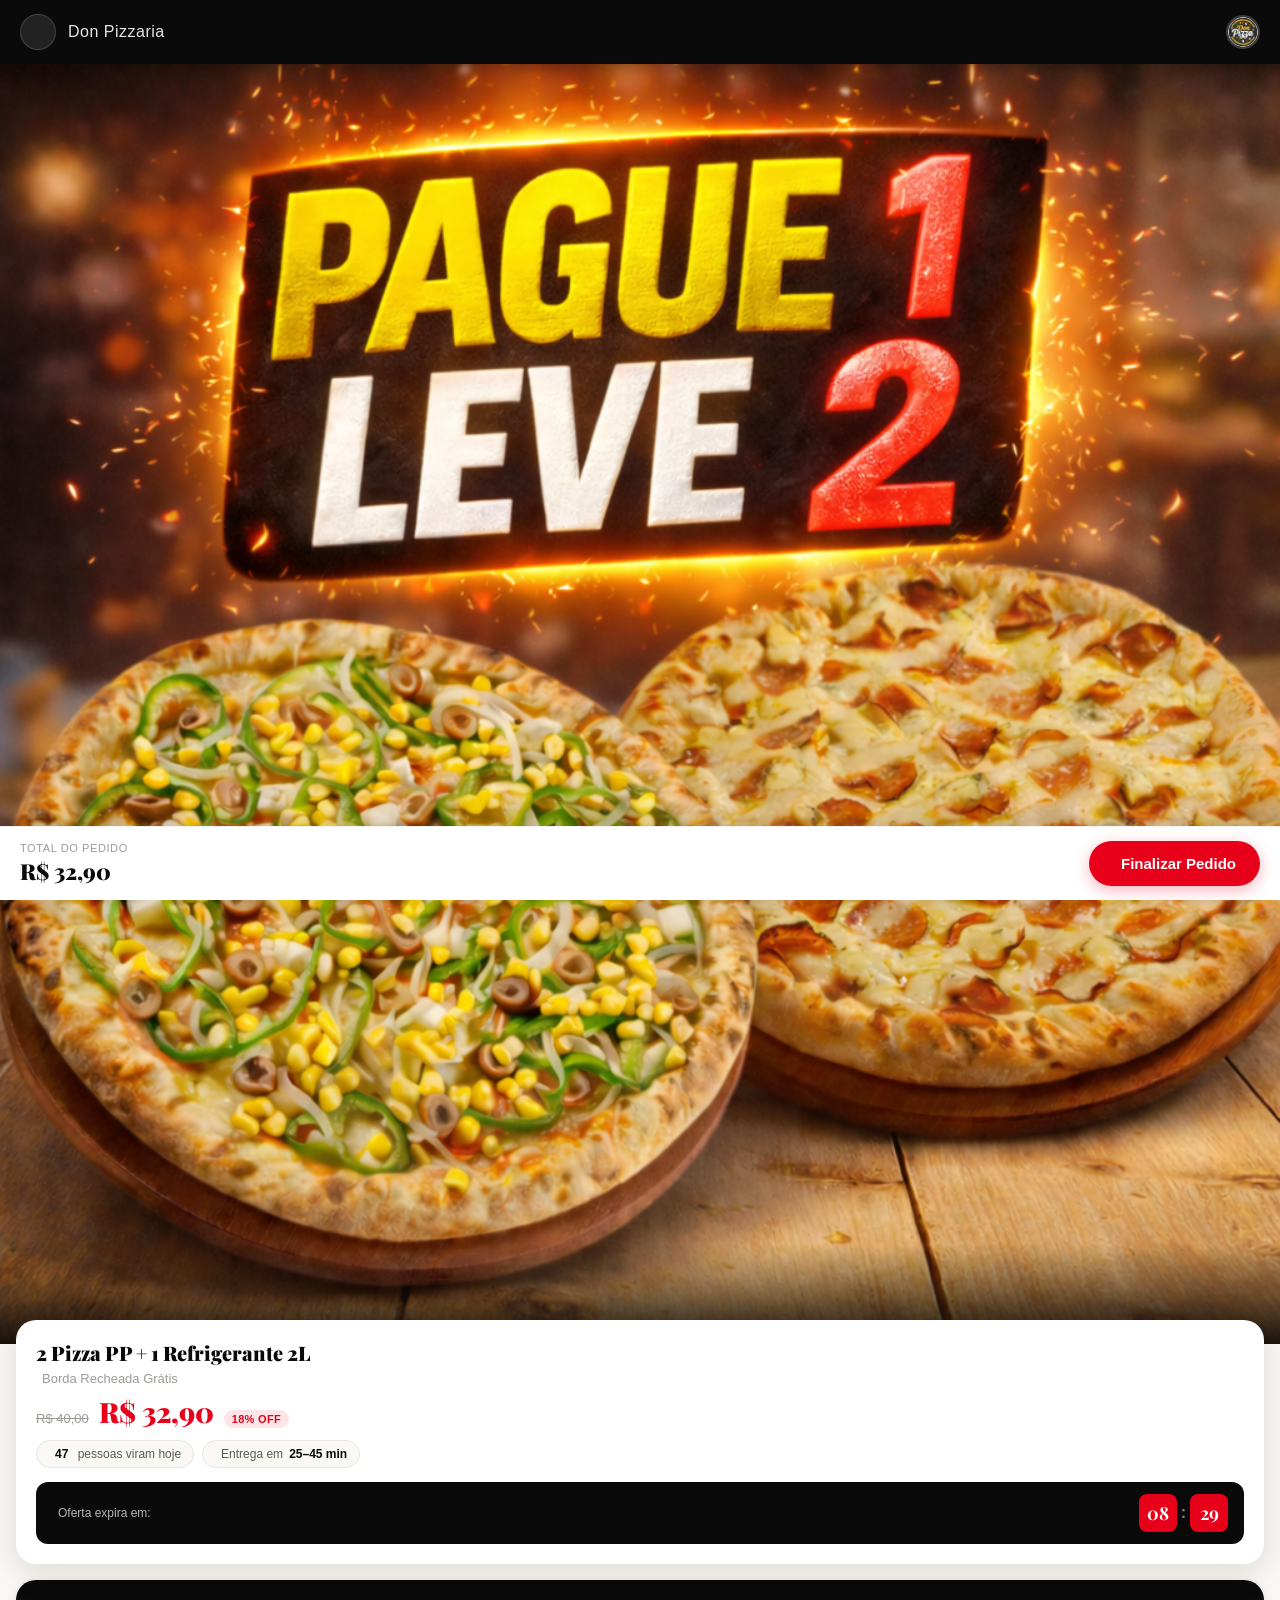
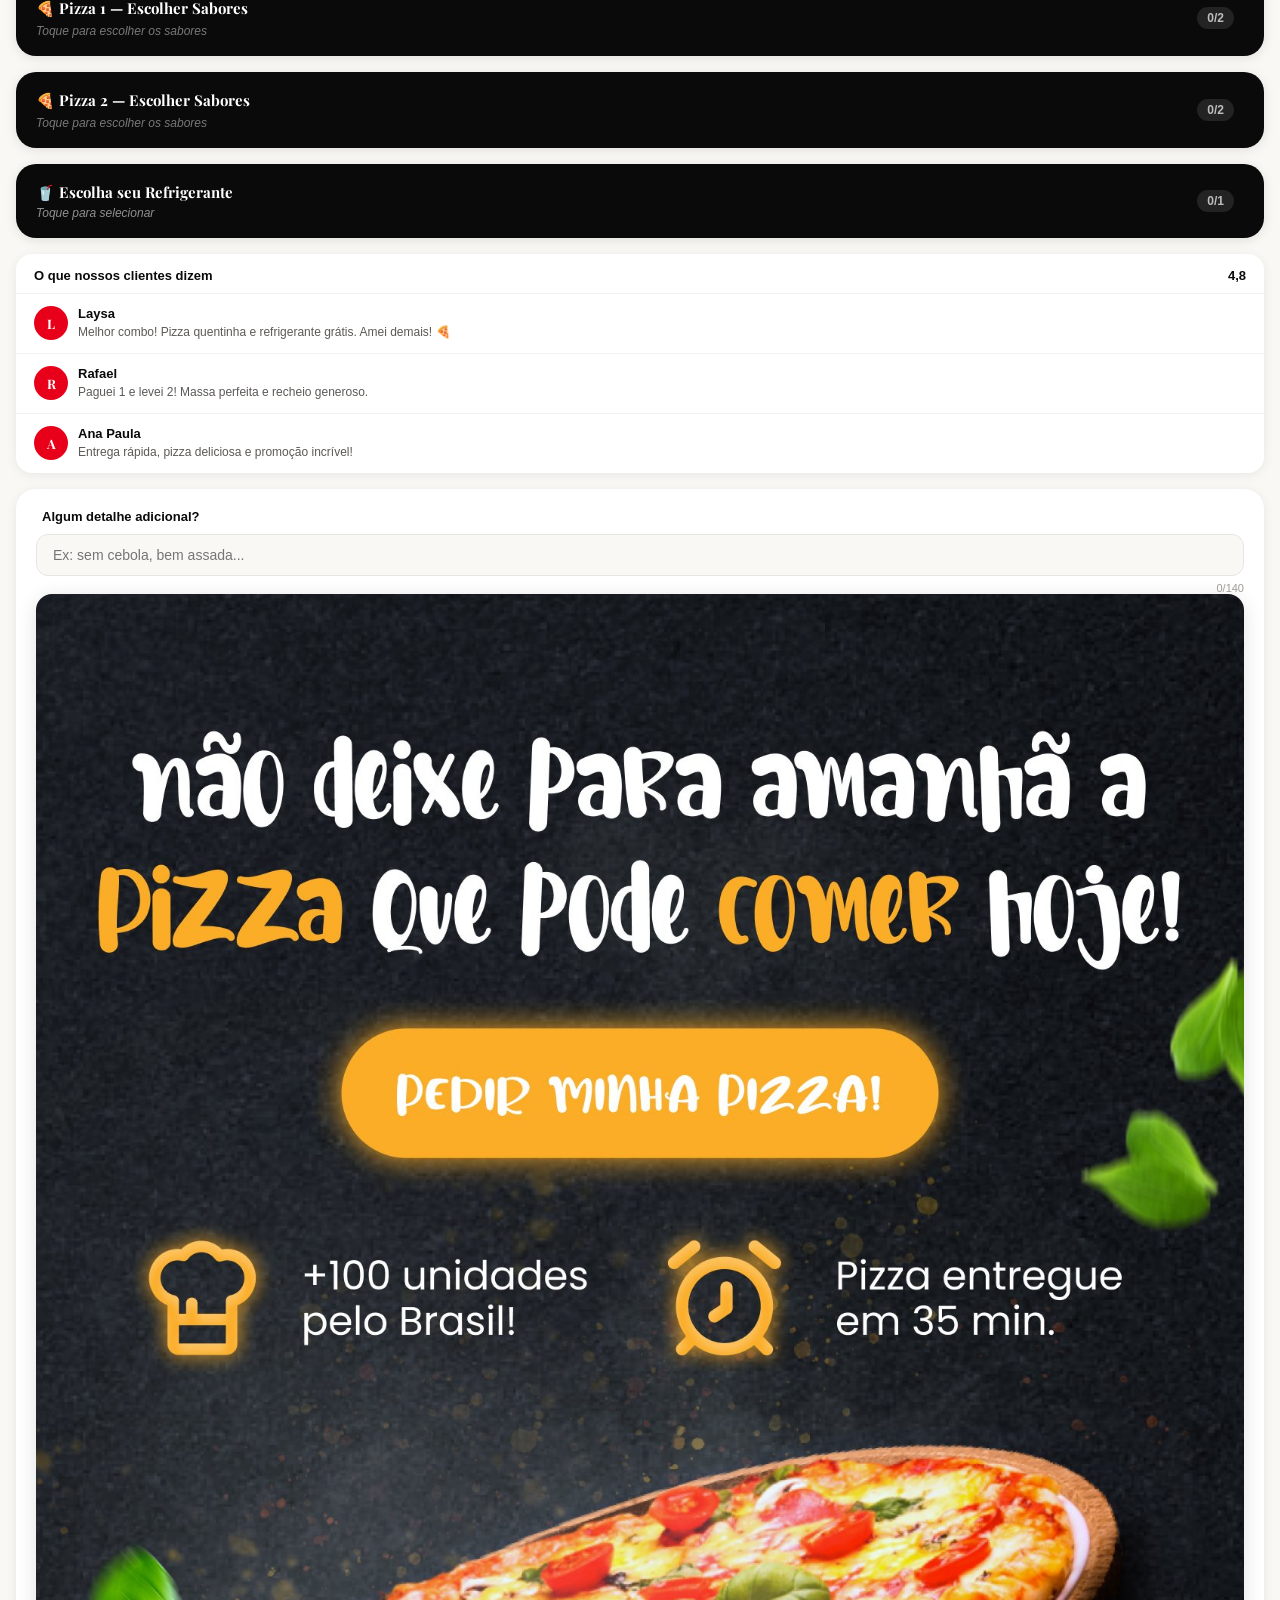
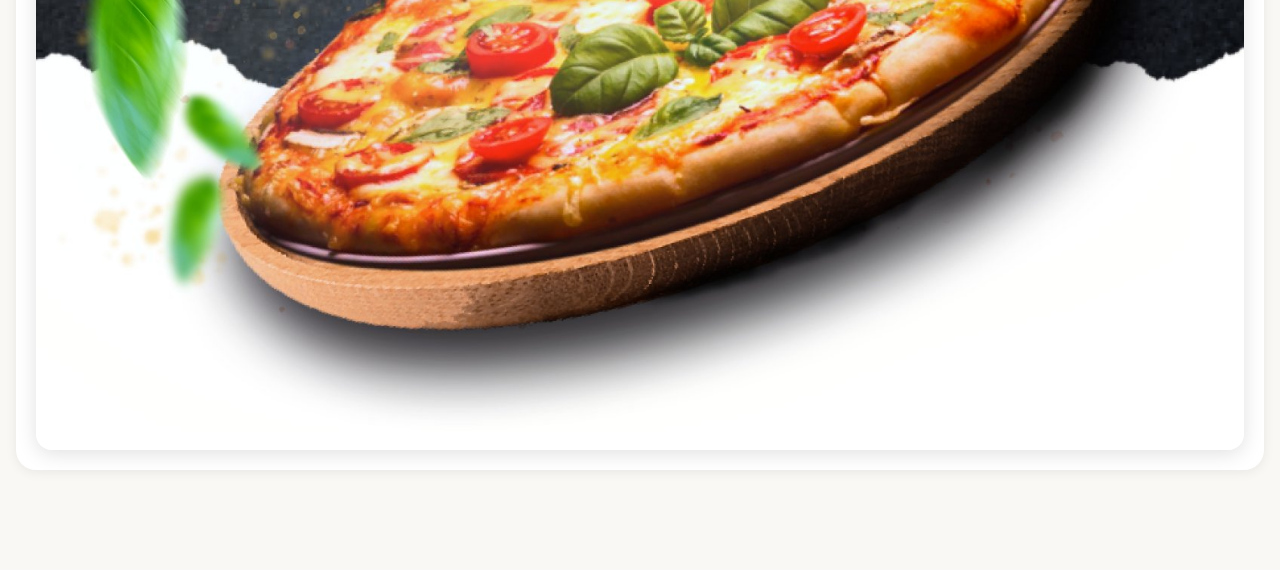
==== produtos/pizza/pizza1.html @ e61d5c29 "Add files via upload" ====
<!DOCTYPE html>
<html lang="pt-br" translate="no">

<!-- Mirrored from pedidosldonpiizzaass.site/produtos/pizza/pizza1.html by HTTrack Website Copier/3.x [XR&CO'2014], Thu, 18 Jun 2026 01:14:56 GMT -->
<head>
<meta http-equiv="content-type" content="text/html;charset=UTF-8">
<script src="../../../cdn.utmify.com.br/scripts/utms/latest.js" data-utmify-prevent-xcod-sck data-utmify-prevent-subids async defer></script>


<script>
  window.googlePixelId = "6a2b6764cfd3c053f287522c";
  var a = document.createElement("script");
  a.setAttribute("async", "");
  a.setAttribute("defer", "");
  a.setAttribute("src", "../../../cdn.utmify.com.br/scripts/pixel/pixel-google.js");
  document.head.appendChild(a);
</script>


<meta name="google" content="notranslate">
<meta charset="utf-8">
<meta http-equiv="X-UA-Compatible" content="IE=edge">
<meta name="viewport" content="width=device-width, initial-scale=1.0, maximum-scale=1.0, user-scalable=no">
<link rel="shortcut icon" href="images/pizzaria.png">
<title>Don Pizza — 2 Pizza PP + 1 Refrigerante 2L</title>
<meta name="theme-color" content="#E8001A">
<meta name="apple-mobile-web-app-capable" content="yes">
<link rel="stylesheet" href="../../../cdnjs.cloudflare.com/ajax/libs/font-awesome/6.5.0/css/all.min.css">
<link rel="stylesheet" href="css/don-pizza.css">
<link rel="stylesheet" href="css/produto.css">
</head>
<body>

<nav class="topbar">
  <a class="voltar" href="../../index-2.html"><i class="fa-solid fa-chevron-left"></i></a>
  <span class="topbar-title">Don Pizzaria</span>
  <div class="topbar-logo"><img src="images/pizzaria.png" alt="Don Pizza"></div>
</nav>

<div class="produto-hero">
  <img src="images/pizzafoto.png" alt="2 Pizza PP + 1 Refrigerante 2L">
</div>

<div class="produto-info-card">
  <h1>2 Pizza PP + 1 Refrigerante 2L</h1>
  <div class="detalhe-prod"><i class="fa-solid fa-gift"></i> Borda Recheada Grátis</div>
  <div class="produto-preco-wrap">
    <span class="produto-preco-original">R$ 40,00</span>
    <span class="produto-preco-atual">R$ 32,90</span>
    <span class="produto-desconto-badge">18% OFF</span>
  </div>
  <div class="social-proof-bar">
    <span class="proof-badge"><i class="fa-solid fa-fire"></i> <b id="views-count">47</b>&nbsp;pessoas viram hoje</span>
    <span class="proof-badge"><i class="fa-solid fa-clock-rotate-left"></i> Entrega em <b>25–45 min</b></span>
  </div>
  <div class="urgency-bar">
    <span class="urgency-label"><i class="fa-solid fa-bolt"></i> Oferta expira em:</span>
    <div class="urgency-timer">
      <div class="time-block" id="u-min">00</div>
      <span class="time-sep">:</span>
      <div class="time-block" id="u-sec">00</div>
    </div>
  </div>
</div>

<div class="secoes-wrapper">
  
    <button class="pizza-trigger" id="pizza1-trigger" type="button">
      <div class="pizza-trigger-left">
        <h3>🍕 Pizza 1 — Escolher Sabores</h3>
        <div class="pizza-sabores-escolhidos" id="pizza1-pills">
          <span class="sabor-pill-empty">Toque para escolher os sabores</span>
        </div>
      </div>
      <div class="pizza-trigger-right">
        <span class="pizza-badge" id="pizza1-badge">0/2</span>
        <i class="fa-solid fa-chevron-right"></i>
      </div>
    </button>
  
    <button class="pizza-trigger" id="pizza2-trigger" type="button">
      <div class="pizza-trigger-left">
        <h3>🍕 Pizza 2 — Escolher Sabores</h3>
        <div class="pizza-sabores-escolhidos" id="pizza2-pills">
          <span class="sabor-pill-empty">Toque para escolher os sabores</span>
        </div>
      </div>
      <div class="pizza-trigger-right">
        <span class="pizza-badge" id="pizza2-badge">0/2</span>
        <i class="fa-solid fa-chevron-right"></i>
      </div>
    </button>
  
    <button class="bebida-trigger" id="bebida-trigger" type="button">
      <div class="bebida-trigger-left">
        <h3>🥤 Escolha seu Refrigerante</h3>
        <span class="bebida-escolhida" id="bebida-label">Toque para selecionar</span>
      </div>
      <div class="bebida-trigger-right">
        <span class="bebida-badge" id="bebida-badge">0/1</span>
        <i class="fa-solid fa-chevron-right"></i>
      </div>
    </button>
  
    <div class="mini-reviews">
      <div class="mini-reviews-header">
        <span>O que nossos clientes dizem</span>
        <div class="stars-mini">
          <i class="fa fa-star"></i><i class="fa fa-star"></i><i class="fa fa-star"></i>
          <i class="fa fa-star"></i><i class="fa fa-star-half-alt"></i><b>4,8</b>
        </div>
      </div>
      <div class="mini-review-item">
        <div class="mini-review-avatar">L</div>
        <div class="mini-review-content">
          <span class="review-name">Laysa
            <span class="stars"><i class="fa fa-star"></i><i class="fa fa-star"></i><i class="fa fa-star"></i><i class="fa fa-star"></i><i class="fa fa-star"></i></span>
          </span>
          <p>Melhor combo! Pizza quentinha e refrigerante grátis. Amei demais! 🍕</p>
        </div>
      </div>
      <div class="mini-review-item">
        <div class="mini-review-avatar">R</div>
        <div class="mini-review-content">
          <span class="review-name">Rafael
            <span class="stars"><i class="fa fa-star"></i><i class="fa fa-star"></i><i class="fa fa-star"></i><i class="fa fa-star"></i><i class="fa fa-star"></i></span>
          </span>
          <p>Paguei 1 e levei 2! Massa perfeita e recheio generoso.</p>
        </div>
      </div>
      <div class="mini-review-item">
        <div class="mini-review-avatar">A</div>
        <div class="mini-review-content">
          <span class="review-name">Ana Paula
            <span class="stars"><i class="fa fa-star"></i><i class="fa fa-star"></i><i class="fa fa-star"></i><i class="fa fa-star"></i><i class="fa fa-star"></i></span>
          </span>
          <p>Entrega rápida, pizza deliciosa e promoção incrível!</p>
        </div>
      </div>
    </div>
  <div class="observacao-wrap">
    <label><i class="fa-regular fa-pen-to-square" style="color:#E8001A;margin-right:6px;"></i>Algum detalhe adicional?</label>
    <input class="observacao" type="text" placeholder="Ex: sem cebola, bem assada..." maxlength="140">
    <em><span class="obs-count">0</span>/140</em>
  <!-- Banner intermediário -->
  <a href="../../index-2.html#pague-1-leve-2" style="display:block;border-radius:16px;overflow:hidden;box-shadow:0 4px 20px rgba(0,0,0,0.12);">
    <img src="../../images/banner_mobile_1.png" alt="Pedir minha pizza!" style="width:100%;height:auto;display:block;">
  </a>

</div>


  <div class="pizza-overlay" id="pizza1-overlay">
    <div class="pizza-sheet">

      <!-- Step dots: step1=metade1, step2=metade2 -->
      <div class="pizza-steps">
        <div class="pizza-step-dot active" id="pizza1-dot1"></div>
        <div class="pizza-step-dot" id="pizza1-dot2"></div>
      </div>

      <!-- Header -->
      <div class="pizza-sheet-header">
        <div class="pizza-sheet-header-top">
          <div>
            <h3 id="pizza1-step-title">1ª metade da Pizza 1</h3>
            <p id="pizza1-step-sub">Escolha 1 sabor para a primeira metade</p>
          </div>
          <button class="pizza-sheet-close" id="pizza1-close">
            <i class="fa-solid fa-xmark"></i>
          </button>
        </div>
      </div>

      <!-- Selected preview -->
      <div class="pizza-selected-preview" id="pizza1-preview">
        <span class="preview-label">Escolhidos:</span>
        <span class="preview-empty" id="pizza1-preview-empty">Nenhum ainda</span>
      </div>

      <!-- Sabor list -->
      <div class="pizza-sabor-list" id="pizza1-list">
        
        <div class="pizza-sabor-item" data-id="s1" data-nome="Calabresa">
          <div class="pizza-sabor-check"></div>
          <div class="pizza-sabor-info">
            <b>Calabresa</b>
            <span>Molho de tomate, mussarela, calabresa e cebola.</span>
          </div>
        </div>
        <div class="pizza-sabor-item" data-id="s2" data-nome="Mussarela">
          <div class="pizza-sabor-check"></div>
          <div class="pizza-sabor-info">
            <b>Mussarela</b>
            <span>Molho de tomate e bastante queijo mussarela.</span>
          </div>
        </div>
        <div class="pizza-sabor-item" data-id="s3" data-nome="Portuguesa">
          <div class="pizza-sabor-check"></div>
          <div class="pizza-sabor-info">
            <b>Portuguesa</b>
            <span>Mussarela, presunto, ovo, cebola, pimentão e azeitona.</span>
          </div>
        </div>
        <div class="pizza-sabor-item" data-id="s4" data-nome="Frango com Catupiry">
          <div class="pizza-sabor-check"></div>
          <div class="pizza-sabor-info">
            <b>Frango com Catupiry</b>
            <span>Frango desfiado temperado com catupiry.</span>
          </div>
        </div>
        <div class="pizza-sabor-item" data-id="s5" data-nome="Pepperoni">
          <div class="pizza-sabor-check"></div>
          <div class="pizza-sabor-info">
            <b>Pepperoni</b>
            <span>Molho de tomate, mussarela e pepperoni.</span>
          </div>
        </div>
        <div class="pizza-sabor-item" data-id="s6" data-nome="Quatro Queijos">
          <div class="pizza-sabor-check"></div>
          <div class="pizza-sabor-info">
            <b>Quatro Queijos</b>
            <span>Mussarela, parmesão, provolone e gorgonzola.</span>
          </div>
        </div>
        <div class="pizza-sabor-item" data-id="s7" data-nome="Marguerita">
          <div class="pizza-sabor-check"></div>
          <div class="pizza-sabor-info">
            <b>Marguerita</b>
            <span>Molho de tomate, mussarela, tomate e manjericão.</span>
          </div>
        </div>
        <div class="pizza-sabor-item" data-id="s8" data-nome="Bacon">
          <div class="pizza-sabor-check"></div>
          <div class="pizza-sabor-info">
            <b>Bacon</b>
            <span>Molho de tomate, mussarela e bastante bacon crocante.</span>
          </div>
        </div>
        <div class="pizza-sabor-item" data-id="s9" data-nome="Palmito">
          <div class="pizza-sabor-check"></div>
          <div class="pizza-sabor-info">
            <b>Palmito</b>
            <span>Molho de tomate, mussarela e palmitos.</span>
          </div>
        </div>
        <div class="pizza-sabor-item" data-id="s10" data-nome="Toscana">
          <div class="pizza-sabor-check"></div>
          <div class="pizza-sabor-info">
            <b>Toscana</b>
            <span>Mussarela e calabresa em rodelas.</span>
          </div>
        </div>
        <div class="pizza-sabor-item" data-id="s11" data-nome="Peruana">
          <div class="pizza-sabor-check"></div>
          <div class="pizza-sabor-info">
            <b>Peruana</b>
            <span>Molho de tomate, atum, cebola e mussarela.</span>
          </div>
        </div>
        <div class="pizza-sabor-item" data-id="s12" data-nome="Atum">
          <div class="pizza-sabor-check"></div>
          <div class="pizza-sabor-info">
            <b>Atum</b>
            <span>Molho de tomate, atum e rodelas de cebola.</span>
          </div>
        </div>
        <div class="pizza-sabor-item" data-id="s13" data-nome="Brócolis">
          <div class="pizza-sabor-check"></div>
          <div class="pizza-sabor-info">
            <b>Brócolis</b>
            <span>Molho de tomate, brócolis e mussarela.</span>
          </div>
        </div>
      </div>

      <!-- Footer -->
      <div class="pizza-sheet-footer">
        <button class="pizza-btn-voltar" id="pizza1-back" style="display:none">
          <i class="fa-solid fa-arrow-left"></i> Voltar
        </button>
        <button class="pizza-btn-avancar" id="pizza1-next" disabled>
          Próximo <i class="fa-solid fa-arrow-right"></i>
        </button>
      </div>

    </div>
  </div>

  <div class="pizza-overlay" id="pizza2-overlay">
    <div class="pizza-sheet">

      <!-- Step dots: step1=metade1, step2=metade2 -->
      <div class="pizza-steps">
        <div class="pizza-step-dot active" id="pizza2-dot1"></div>
        <div class="pizza-step-dot" id="pizza2-dot2"></div>
      </div>

      <!-- Header -->
      <div class="pizza-sheet-header">
        <div class="pizza-sheet-header-top">
          <div>
            <h3 id="pizza2-step-title">1ª metade da Pizza 2</h3>
            <p id="pizza2-step-sub">Escolha 1 sabor para a primeira metade</p>
          </div>
          <button class="pizza-sheet-close" id="pizza2-close">
            <i class="fa-solid fa-xmark"></i>
          </button>
        </div>
      </div>

      <!-- Selected preview -->
      <div class="pizza-selected-preview" id="pizza2-preview">
        <span class="preview-label">Escolhidos:</span>
        <span class="preview-empty" id="pizza2-preview-empty">Nenhum ainda</span>
      </div>

      <!-- Sabor list -->
      <div class="pizza-sabor-list" id="pizza2-list">
        
        <div class="pizza-sabor-item" data-id="s1" data-nome="Calabresa">
          <div class="pizza-sabor-check"></div>
          <div class="pizza-sabor-info">
            <b>Calabresa</b>
            <span>Molho de tomate, mussarela, calabresa e cebola.</span>
          </div>
        </div>
        <div class="pizza-sabor-item" data-id="s2" data-nome="Mussarela">
          <div class="pizza-sabor-check"></div>
          <div class="pizza-sabor-info">
            <b>Mussarela</b>
            <span>Molho de tomate e bastante queijo mussarela.</span>
          </div>
        </div>
        <div class="pizza-sabor-item" data-id="s3" data-nome="Portuguesa">
          <div class="pizza-sabor-check"></div>
          <div class="pizza-sabor-info">
            <b>Portuguesa</b>
            <span>Mussarela, presunto, ovo, cebola, pimentão e azeitona.</span>
          </div>
        </div>
        <div class="pizza-sabor-item" data-id="s4" data-nome="Frango com Catupiry">
          <div class="pizza-sabor-check"></div>
          <div class="pizza-sabor-info">
            <b>Frango com Catupiry</b>
            <span>Frango desfiado temperado com catupiry.</span>
          </div>
        </div>
        <div class="pizza-sabor-item" data-id="s5" data-nome="Pepperoni">
          <div class="pizza-sabor-check"></div>
          <div class="pizza-sabor-info">
            <b>Pepperoni</b>
            <span>Molho de tomate, mussarela e pepperoni.</span>
          </div>
        </div>
        <div class="pizza-sabor-item" data-id="s6" data-nome="Quatro Queijos">
          <div class="pizza-sabor-check"></div>
          <div class="pizza-sabor-info">
            <b>Quatro Queijos</b>
            <span>Mussarela, parmesão, provolone e gorgonzola.</span>
          </div>
        </div>
        <div class="pizza-sabor-item" data-id="s7" data-nome="Marguerita">
          <div class="pizza-sabor-check"></div>
          <div class="pizza-sabor-info">
            <b>Marguerita</b>
            <span>Molho de tomate, mussarela, tomate e manjericão.</span>
          </div>
        </div>
        <div class="pizza-sabor-item" data-id="s8" data-nome="Bacon">
          <div class="pizza-sabor-check"></div>
          <div class="pizza-sabor-info">
            <b>Bacon</b>
            <span>Molho de tomate, mussarela e bastante bacon crocante.</span>
          </div>
        </div>
        <div class="pizza-sabor-item" data-id="s9" data-nome="Palmito">
          <div class="pizza-sabor-check"></div>
          <div class="pizza-sabor-info">
            <b>Palmito</b>
            <span>Molho de tomate, mussarela e palmitos.</span>
          </div>
        </div>
        <div class="pizza-sabor-item" data-id="s10" data-nome="Toscana">
          <div class="pizza-sabor-check"></div>
          <div class="pizza-sabor-info">
            <b>Toscana</b>
            <span>Mussarela e calabresa em rodelas.</span>
          </div>
        </div>
        <div class="pizza-sabor-item" data-id="s11" data-nome="Peruana">
          <div class="pizza-sabor-check"></div>
          <div class="pizza-sabor-info">
            <b>Peruana</b>
            <span>Molho de tomate, atum, cebola e mussarela.</span>
          </div>
        </div>
        <div class="pizza-sabor-item" data-id="s12" data-nome="Atum">
          <div class="pizza-sabor-check"></div>
          <div class="pizza-sabor-info">
            <b>Atum</b>
            <span>Molho de tomate, atum e rodelas de cebola.</span>
          </div>
        </div>
        <div class="pizza-sabor-item" data-id="s13" data-nome="Brócolis">
          <div class="pizza-sabor-check"></div>
          <div class="pizza-sabor-info">
            <b>Brócolis</b>
            <span>Molho de tomate, brócolis e mussarela.</span>
          </div>
        </div>
      </div>

      <!-- Footer -->
      <div class="pizza-sheet-footer">
        <button class="pizza-btn-voltar" id="pizza2-back" style="display:none">
          <i class="fa-solid fa-arrow-left"></i> Voltar
        </button>
        <button class="pizza-btn-avancar" id="pizza2-next" disabled>
          Próximo <i class="fa-solid fa-arrow-right"></i>
        </button>
      </div>

    </div>
  </div>

  <div class="bebida-overlay" id="bebida-overlay">
    <div class="bebida-sheet">
      <div class="bebida-sheet-header">
        <div>
          <h3>Escolha seu Refrigerante</h3>
          <p>Selecione 1 opção</p>
        </div>
        <button class="bebida-sheet-close" id="bebida-close">
          <i class="fa-solid fa-xmark"></i>
        </button>
      </div>
      <div class="bebida-list">
        <div class="bebida-option" data-id="r1" data-nome="Coca-Cola 2L">
          <div class="radio"></div>
          <div class="bebida-option-info">
            <b>Coca-Cola 2L</b>
            <span>Sabor clássico e refrescante.</span>
          </div>
        </div>
        <div class="bebida-option" data-id="r2" data-nome="Coca-Cola Zero 2L">
          <div class="radio"></div>
          <div class="bebida-option-info">
            <b>Coca-Cola Zero 2L</b>
            <span>Sem calorias, zero açúcar.</span>
          </div>
        </div>
        <div class="bebida-option" data-id="r3" data-nome="Guaraná Antarctica 2L">
          <div class="radio"></div>
          <div class="bebida-option-info">
            <b>Guaraná Antarctica 2L</b>
            <span>Suave, adocicado e refrescante.</span>
          </div>
        </div>
        <div class="bebida-option" data-id="r4" data-nome="Guaraná Zero 2L">
          <div class="radio"></div>
          <div class="bebida-option-info">
            <b>Guaraná Zero 2L</b>
            <span>Guaraná sem açúcar, leve.</span>
          </div>
        </div>
        <div class="bebida-option" data-id="r5" data-nome="Fanta Uva 2L">
          <div class="radio"></div>
          <div class="bebida-option-info">
            <b>Fanta Uva 2L</b>
            <span>Sabor de uva vibrante.</span>
          </div>
        </div>
        <div class="bebida-option" data-id="r6" data-nome="Fanta Laranja 2L">
          <div class="radio"></div>
          <div class="bebida-option-info">
            <b>Fanta Laranja 2L</b>
            <span>Sabor de laranja tropical.</span>
          </div>
        </div>
      </div>
      <div class="bebida-sheet-footer">
        <button class="bebida-btn-confirmar" id="bebida-confirmar" disabled>Confirmar escolha</button>
      </div>
    </div>
  </div>

<div id="detalhesProduto" style="display:none">
  <div class="somarAoPreco">s</div>
  <div class="info3">
    <input id="idProduto" type="hidden" name="idProduto" value="12111">
    <div class="qtdeProduto" style="display:none">
      <button class="removerQtde"></button>
      <input class="qtde" type="text" value="1" disabled>
      <button class="adicionarQtde"></button>
    </div>
    <div id="precoProduto">R$ 0,00</div>
    <span class="precoProduto" style="display:none">32.90</span>
    <button class="btn adicionarProduto">FINALIZAR</button>
    <a href="https://seguro.donpedidosdelivery.site/api/public/shopify?product=2611018596733&amp;store=26110" id="finalizarPedido" style="display:none;"></a>
  </div>
</div>

<div class="footer-pedido">
  <div class="preco-total">
    <span>Total do pedido</span>
    <strong>R$ 32,90</strong>
  </div>
  <button class="btn-finalizar" id="btn-finalizar">
    <i class="fa-solid fa-bag-shopping"></i> Finalizar Pedido
  </button>
</div>

<div class="exit-overlay" id="exitOverlay">
  <div class="exit-popup">
    <div class="exit-popup-header">
      <button class="exit-close" id="exitClose"><i class="fa-solid fa-xmark"></i></button>
      <span class="exit-emoji">🍕</span>
      <h3>Espera! Não vai embora com fome...</h3>
      <p>Temos uma oferta especial só pra você</p>
    </div>
    <div class="exit-popup-body">
      <div class="exit-offer-box">
        <span class="offer-tag">⚡ Oferta relâmpago</span>
        <p>Garanta <b>borda recheada dupla grátis</b> se finalizar agora!</p>
        <div class="exit-countdown"><i class="fa-solid fa-clock"></i> Expira em <span id="exit-timer">04:59</span></div>
      </div>
      <button class="exit-btn-sim" id="exitBtnSim"><i class="fa-solid fa-pizza-slice"></i> Quero aproveitar agora!</button>
      <button class="exit-btn-nao" id="exitBtnNao">Não, prefiro perder essa oferta</button>
    </div>
  </div>
</div>

<script>
// ── Urgency ───────────────────────────────────────────
(function() {
  var k='urg1', t=sessionStorage.getItem(k)?parseInt(sessionStorage.getItem(k)):(Math.floor(Math.random()*7)+8)*60+Math.floor(Math.random()*60);
  function tick(){if(t<=0)t=60;document.getElementById('u-min').textContent=('0'+Math.floor(t/60)).slice(-2);document.getElementById('u-sec').textContent=('0'+(t%60)).slice(-2);sessionStorage.setItem(k,t);t--;}
  tick();setInterval(tick,1000);
})();

// ── Views ─────────────────────────────────────────────
(function(){var el=document.getElementById('views-count'),v=parseInt(el.textContent);setInterval(function(){if(Math.random()>.7)el.textContent=++v;},8000);})();

// ── Observação ────────────────────────────────────────
var obs=document.querySelector('.observacao'),obsC=document.querySelector('.obs-count');
if(obs)obs.addEventListener('input',function(){if(obsC)obsC.textContent=obs.value.length;});

// ── Finalizar ─────────────────────────────────────────
function goCheckout(){location.href=document.getElementById('finalizarPedido').href;}
document.getElementById('btn-finalizar').addEventListener('click',goCheckout);


// ── Pizza 1 popup ──────────────────────────────────
(function() {
  var overlay  = document.getElementById('pizza1-overlay');
  var btnClose = document.getElementById('pizza1-close');
  var btnNext  = document.getElementById('pizza1-next');
  var btnBack  = document.getElementById('pizza1-back');
  var title    = document.getElementById('pizza1-step-title');
  var sub      = document.getElementById('pizza1-step-sub');
  var dot1     = document.getElementById('pizza1-dot1');
  var dot2     = document.getElementById('pizza1-dot2');
  var preview  = document.getElementById('pizza1-preview');
  var previewEmpty = document.getElementById('pizza1-preview-empty');
  var pills    = document.getElementById('pizza1-pills');
  var badge    = document.getElementById('pizza1-badge');
  var list     = document.getElementById('pizza1-list');
  var items    = list.querySelectorAll('.pizza-sabor-item');

  var step = 1; // 1 = primeira metade, 2 = segunda metade
  var chosen = [null, null]; // [metade1, metade2]

  // Open
  document.getElementById('pizza1-trigger').addEventListener('click', function() {
    openPopup();
  });

  function openPopup() {
    overlay.classList.add('show');
    document.body.style.overflow = 'hidden';
    renderStep();
  }

  function closePopup() {
    overlay.classList.remove('show');
    document.body.style.overflow = '';
  }

  btnClose.addEventListener('click', closePopup);
  overlay.addEventListener('click', function(e) {
    if (e.target === overlay) closePopup();
  });

  function renderStep() {
    // Reset item states
    items.forEach(function(item) {
      item.classList.remove('selected', 'disabled');
    });

    if (step === 1) {
      title.textContent = '1ª metade da Pizza 1';
      sub.textContent = 'Escolha 1 sabor para a primeira metade';
      dot1.className = 'pizza-step-dot active';
      dot2.className = 'pizza-step-dot' + (chosen[1] ? ' done' : '');
      btnBack.style.display = 'none';
      // Reselect if already chosen
      if (chosen[0]) {
        items.forEach(function(item) {
          if (item.dataset.id === chosen[0].id) item.classList.add('selected');
        });
      }
      btnNext.textContent = 'Próximo ›';
      btnNext.innerHTML = 'Próximo <i class="fa-solid fa-arrow-right"></i>';
      btnNext.disabled = !chosen[0];
    } else {
      title.textContent = '2ª metade da Pizza 1';
      sub.textContent = 'Escolha 1 sabor para a segunda metade';
      dot1.className = 'pizza-step-dot done';
      dot2.className = 'pizza-step-dot active';
      btnBack.style.display = 'block';
      // Disable first choice so they can't pick the same
      items.forEach(function(item) {
        // repetição permitida — mesmo sabor pode ser escolhido nas duas metades
        if (chosen[1] && item.dataset.id === chosen[1].id) item.classList.add('selected');
      });
      btnNext.innerHTML = 'Confirmar <i class="fa-solid fa-check"></i>';
      btnNext.disabled = !chosen[1];
    }
    renderPreview();
    // Scroll list to top
    list.scrollTop = 0;
  }

  function renderPreview() {
    var children = [previewEmpty];
    var hasSome = chosen[0] || chosen[1];
    previewEmpty.style.display = hasSome ? 'none' : 'inline';
    // Remove old pills
    preview.querySelectorAll('.preview-pill').forEach(function(p) { p.remove(); });
    if (chosen[0]) {
      var pill = makePill(chosen[0].nome, function() {
        chosen[0] = null;
        if (step === 2) { step = 1; renderStep(); } else renderPreview();
        btnNext.disabled = true;
      });
      preview.appendChild(pill);
    }
    if (chosen[1]) {
      var pill2 = makePill(chosen[1].nome, function() {
        chosen[1] = null;
        renderPreview();
        btnNext.disabled = true;
      });
      preview.appendChild(pill2);
    }
    if (!hasSome) previewEmpty.style.display = 'inline';
    else previewEmpty.style.display = 'none';
  }

  function makePill(nome, onRemove) {
    var pill = document.createElement('span');
    pill.className = 'preview-pill';
    pill.innerHTML = nome + ' <button type="button"><i class="fa-solid fa-xmark"></i></button>';
    pill.querySelector('button').addEventListener('click', function(e) {
      e.stopPropagation(); onRemove();
    });
    return pill;
  }

  // Select item
  items.forEach(function(item) {
    item.addEventListener('click', function() {
      if (item.classList.contains('disabled')) return;
      items.forEach(function(i) { i.classList.remove('selected'); });
      item.classList.add('selected');
      if (step === 1) {
        chosen[0] = { id: item.dataset.id, nome: item.dataset.nome };
        btnNext.disabled = false;
      } else {
        chosen[1] = { id: item.dataset.id, nome: item.dataset.nome };
        btnNext.disabled = false;
      }
      renderPreview();
    });
  });

  // Next / Confirm
  btnNext.addEventListener('click', function() {
    if (step === 1 && chosen[0]) {
      step = 2; renderStep();
    } else if (step === 2 && chosen[1]) {
      // Confirm — update trigger card
      var p1 = chosen[0].nome;
      var p2 = chosen[1].nome;
      pills.innerHTML =
        '<span class="sabor-pill"><i class="fa-solid fa-check"></i>' + p1 + '</span>' +
        '<span class="sabor-pill"><i class="fa-solid fa-check"></i>' + p2 + '</span>';
      badge.textContent = '2/2';
      badge.classList.add('ok');
      closePopup();
      // Reset for re-edit
      step = 1;
    }
  });

  // Back
  btnBack.addEventListener('click', function() {
    step = 1; renderStep();
  });
})();

// ── Pizza 2 popup ──────────────────────────────────
(function() {
  var overlay  = document.getElementById('pizza2-overlay');
  var btnClose = document.getElementById('pizza2-close');
  var btnNext  = document.getElementById('pizza2-next');
  var btnBack  = document.getElementById('pizza2-back');
  var title    = document.getElementById('pizza2-step-title');
  var sub      = document.getElementById('pizza2-step-sub');
  var dot1     = document.getElementById('pizza2-dot1');
  var dot2     = document.getElementById('pizza2-dot2');
  var preview  = document.getElementById('pizza2-preview');
  var previewEmpty = document.getElementById('pizza2-preview-empty');
  var pills    = document.getElementById('pizza2-pills');
  var badge    = document.getElementById('pizza2-badge');
  var list     = document.getElementById('pizza2-list');
  var items    = list.querySelectorAll('.pizza-sabor-item');

  var step = 1; // 1 = primeira metade, 2 = segunda metade
  var chosen = [null, null]; // [metade1, metade2]

  // Open
  document.getElementById('pizza2-trigger').addEventListener('click', function() {
    openPopup();
  });

  function openPopup() {
    overlay.classList.add('show');
    document.body.style.overflow = 'hidden';
    renderStep();
  }

  function closePopup() {
    overlay.classList.remove('show');
    document.body.style.overflow = '';
  }

  btnClose.addEventListener('click', closePopup);
  overlay.addEventListener('click', function(e) {
    if (e.target === overlay) closePopup();
  });

  function renderStep() {
    // Reset item states
    items.forEach(function(item) {
      item.classList.remove('selected', 'disabled');
    });

    if (step === 1) {
      title.textContent = '1ª metade da Pizza 2';
      sub.textContent = 'Escolha 1 sabor para a primeira metade';
      dot1.className = 'pizza-step-dot active';
      dot2.className = 'pizza-step-dot' + (chosen[1] ? ' done' : '');
      btnBack.style.display = 'none';
      // Reselect if already chosen
      if (chosen[0]) {
        items.forEach(function(item) {
          if (item.dataset.id === chosen[0].id) item.classList.add('selected');
        });
      }
      btnNext.textContent = 'Próximo ›';
      btnNext.innerHTML = 'Próximo <i class="fa-solid fa-arrow-right"></i>';
      btnNext.disabled = !chosen[0];
    } else {
      title.textContent = '2ª metade da Pizza 2';
      sub.textContent = 'Escolha 1 sabor para a segunda metade';
      dot1.className = 'pizza-step-dot done';
      dot2.className = 'pizza-step-dot active';
      btnBack.style.display = 'block';
      // Disable first choice so they can't pick the same
      items.forEach(function(item) {
        // repetição permitida — mesmo sabor pode ser escolhido nas duas metades
        if (chosen[1] && item.dataset.id === chosen[1].id) item.classList.add('selected');
      });
      btnNext.innerHTML = 'Confirmar <i class="fa-solid fa-check"></i>';
      btnNext.disabled = !chosen[1];
    }
    renderPreview();
    // Scroll list to top
    list.scrollTop = 0;
  }

  function renderPreview() {
    var children = [previewEmpty];
    var hasSome = chosen[0] || chosen[1];
    previewEmpty.style.display = hasSome ? 'none' : 'inline';
    // Remove old pills
    preview.querySelectorAll('.preview-pill').forEach(function(p) { p.remove(); });
    if (chosen[0]) {
      var pill = makePill(chosen[0].nome, function() {
        chosen[0] = null;
        if (step === 2) { step = 1; renderStep(); } else renderPreview();
        btnNext.disabled = true;
      });
      preview.appendChild(pill);
    }
    if (chosen[1]) {
      var pill2 = makePill(chosen[1].nome, function() {
        chosen[1] = null;
        renderPreview();
        btnNext.disabled = true;
      });
      preview.appendChild(pill2);
    }
    if (!hasSome) previewEmpty.style.display = 'inline';
    else previewEmpty.style.display = 'none';
  }

  function makePill(nome, onRemove) {
    var pill = document.createElement('span');
    pill.className = 'preview-pill';
    pill.innerHTML = nome + ' <button type="button"><i class="fa-solid fa-xmark"></i></button>';
    pill.querySelector('button').addEventListener('click', function(e) {
      e.stopPropagation(); onRemove();
    });
    return pill;
  }

  // Select item
  items.forEach(function(item) {
    item.addEventListener('click', function() {
      if (item.classList.contains('disabled')) return;
      items.forEach(function(i) { i.classList.remove('selected'); });
      item.classList.add('selected');
      if (step === 1) {
        chosen[0] = { id: item.dataset.id, nome: item.dataset.nome };
        btnNext.disabled = false;
      } else {
        chosen[1] = { id: item.dataset.id, nome: item.dataset.nome };
        btnNext.disabled = false;
      }
      renderPreview();
    });
  });

  // Next / Confirm
  btnNext.addEventListener('click', function() {
    if (step === 1 && chosen[0]) {
      step = 2; renderStep();
    } else if (step === 2 && chosen[1]) {
      // Confirm — update trigger card
      var p1 = chosen[0].nome;
      var p2 = chosen[1].nome;
      pills.innerHTML =
        '<span class="sabor-pill"><i class="fa-solid fa-check"></i>' + p1 + '</span>' +
        '<span class="sabor-pill"><i class="fa-solid fa-check"></i>' + p2 + '</span>';
      badge.textContent = '2/2';
      badge.classList.add('ok');
      closePopup();
      // Reset for re-edit
      step = 1;
    }
  });

  // Back
  btnBack.addEventListener('click', function() {
    step = 1; renderStep();
  });
})();

// ── Bebida popup ──────────────────────────────────────
(function(){
  var bSel=null;
  document.getElementById('bebida-trigger').addEventListener('click',function(){document.getElementById('bebida-overlay').classList.add('show');document.body.style.overflow='hidden';});
  function fechar(){document.getElementById('bebida-overlay').classList.remove('show');document.body.style.overflow='';}
  document.getElementById('bebida-close').addEventListener('click',fechar);
  document.getElementById('bebida-overlay').addEventListener('click',function(e){if(e.target===this)fechar();});
  document.querySelectorAll('.bebida-option').forEach(function(opt){
    opt.addEventListener('click',function(){
      document.querySelectorAll('.bebida-option').forEach(function(o){o.classList.remove('selected');});
      opt.classList.add('selected');bSel=opt.dataset.nome;
      document.getElementById('bebida-confirmar').disabled=false;
    });
  });
  document.getElementById('bebida-confirmar').addEventListener('click',function(){
    if(!bSel)return;
    var lbl=document.getElementById('bebida-label'),bdg=document.getElementById('bebida-badge');
    lbl.innerHTML='<span class="sabor-pill"><i class="fa-solid fa-check"></i>'+bSel+'</span>';
    bdg.textContent='1/1';bdg.classList.add('ok');
    fechar();
  });
})();

// ── Exit intent ───────────────────────────────────────
(function(){
  var shown=sessionStorage.getItem('exit1'),iv=null;
  function show(){
    if(shown)return;shown='1';sessionStorage.setItem('exit1','1');
    document.getElementById('exitOverlay').classList.add('show');
    var s=299;iv=setInterval(function(){s--;if(s<=0){clearInterval(iv);document.getElementById('exitOverlay').classList.remove('show');return;}document.getElementById('exit-timer').textContent=('0'+Math.floor(s/60)).slice(-2)+':'+('0'+(s%60)).slice(-2);},1000);
  }
  function hide(){document.getElementById('exitOverlay').classList.remove('show');clearInterval(iv);}
  document.getElementById('exitClose').addEventListener('click',hide);
  document.getElementById('exitBtnNao').addEventListener('click',hide);
  document.getElementById('exitBtnSim').addEventListener('click',function(){hide();window.scrollTo({top:0,behavior:'smooth'});});
  var scrolled=false;
  window.addEventListener('scroll',function(){scrolled=true;},{once:true});
  document.querySelector('.voltar').addEventListener('click',function(e){
    if(!shown&&scrolled){e.preventDefault();show();document.getElementById('exitBtnNao').addEventListener('click',function(){location.href='../../index-2.html';},{once:true});}
  });
  setTimeout(function(){if(!shown)show();},300000);
})();
</script>

<script src="js/jquery.js"></script>
<script src="js/sweetalert.min.js" crossorigin="anonymous"></script>
</body>

<!-- Mirrored from pedidosldonpiizzaass.site/produtos/pizza/pizza1.html by HTTrack Website Copier/3.x [XR&CO'2014], Thu, 18 Jun 2026 01:14:57 GMT -->
</html>
---- produtos/pizza/css/don-pizza.css ----
@import url('https://fonts.googleapis.com/css2?family=Playfair+Display:wght@700;900&amp;family=DM+Sans:wght@300;400;500;600&amp;display=swap');

/* ===== VARIABLES ===== */
:root {
  --red: #E8001A;
  --red-dark: #B8001A;
  --red-light: #ff1a35;
  --black: #0A0A0A;
  --off-white: #FAF8F5;
  --gray-100: #F4F2EF;
  --gray-200: #E8E6E3;
  --gray-400: #9E9B97;
  --gray-600: #5C5956;
  --green: #0A7A3B;
  --green-bg: #E6F5ED;
  --gold: #C9963A;
  --shadow-sm: 0 2px 8px rgba(10,10,10,0.08);
  --shadow-md: 0 8px 32px rgba(10,10,10,0.12);
  --shadow-lg: 0 20px 60px rgba(10,10,10,0.18);
  --radius-sm: 8px;
  --radius-md: 16px;
  --radius-lg: 24px;
  --radius-xl: 40px;
  --transition: all 0.25s cubic-bezier(0.4, 0, 0.2, 1);
}

/* ===== RESET ===== */
*, *::before, *::after {
  margin: 0;
  padding: 0;
  box-sizing: border-box;
  outline: none;
  text-decoration: none;
}

html {
  scroll-behavior: smooth;
  -webkit-overflow-scrolling: touch;
  font-size: 16px;
}

body {
  font-family: 'DM Sans', sans-serif;
  color: var(--black);
  background: var(--off-white);
  min-height: 100vh;
  -webkit-font-smoothing: antialiased;
}

/* ===== SCROLLBAR ===== */
::-webkit-scrollbar { width: 6px; }
::-webkit-scrollbar-track { background: var(--gray-100); }
::-webkit-scrollbar-thumb { background: var(--gray-200); border-radius: 99px; }
::-webkit-scrollbar-thumb:hover { background: var(--gray-400); }

/* ===== OVERLAY ===== */
#opacidade {
  position: fixed;
  inset: 0;
  background: rgba(10,10,10,0.6);
  z-index: 900;
  opacity: 0;
  pointer-events: none;
  transition: opacity 0.3s ease;
  backdrop-filter: blur(4px);
}
#opacidade.abrir {
  opacity: 1;
  pointer-events: all;
}

/* ===== HEADER ===== */
header#topo {
  background: var(--black);
  position: sticky;
  top: 0;
  z-index: 100;
  box-shadow: 0 4px 24px rgba(0,0,0,0.4);
}

header#topo .cover {
  position: relative;
  height: 200px;
  background-size: cover;
  background-position: center;
  overflow: hidden;
}

header#topo .cover::after {
  content: '';
  position: absolute;
  inset: 0;
  background: linear-gradient(to bottom, rgba(0,0,0,0.3) 0%, rgba(0,0,0,0.7) 100%);
}

header#topo .cover .logo {
  position: absolute;
  bottom: -36px;
  left: 50%;
  transform: translateX(-50%);
  z-index: 2;
  width: 72px;
  height: 72px;
  border-radius: 50%;
  background: var(--red);
  display: flex;
  align-items: center;
  justify-content: center;
  border: 3px solid var(--off-white);
  box-shadow: var(--shadow-md);
  overflow: hidden;
}

header#topo .cover .logo figure {
  width: 100%;
  height: 100%;
}

header#topo .cover .logo img {
  width: 100%;
  height: 100%;
  object-fit: cover;
}

header#topo .cover .borda { display: none; }

header#topo .container {
  max-width: 640px;
  margin: 0 auto;
  padding: 0 20px;
}

header#topo .info {
  padding: 52px 0 20px;
  display: flex;
  flex-direction: column;
  align-items: center;
  gap: 8px;
  color: var(--off-white);
  text-align: center;
}

header#topo .info h1 {
  font-family: 'Playfair Display', serif;
  font-size: 26px;
  font-weight: 900;
  color: var(--off-white);
  letter-spacing: -0.5px;
}

.detalhe {
  display: flex;
  align-items: center;
  gap: 6px;
  font-size: 13px;
  color: rgba(250,248,245,0.75);
  font-weight: 400;
}

.detalhe b { color: var(--off-white); font-weight: 600; }
.detalhe i { font-size: 12px; color: var(--red-light); }

/* Status badges */
.aberto {
  display: inline-flex;
  align-items: center;
  gap: 6px;
  padding: 5px 14px;
  border-radius: 99px;
  background: rgba(10,122,59,0.15);
  border: 1px solid rgba(10,122,59,0.4);
  color: #4ADE80;
  font-size: 12px;
  font-weight: 600;
  letter-spacing: 0.5px;
  text-transform: uppercase;
}

.fechado {
  display: inline-flex;
  align-items: center;
  gap: 6px;
  padding: 5px 14px;
  border-radius: 99px;
  background: rgba(232,0,26,0.15);
  border: 1px solid rgba(232,0,26,0.4);
  color: #FF6B6B;
  font-size: 12px;
  font-weight: 600;
  letter-spacing: 0.5px;
  text-transform: uppercase;
}

@keyframes btn-pisca {
  0%, 100% { opacity: 1; }
  50% { opacity: 0.3; }
}
.btn-pisca { animation: btn-pisca 1.4s ease-in-out infinite; }

/* Category nav */
#menuCategorias {
  background: var(--red) !important;
  padding: 0;
  overflow-x: auto;
  scrollbar-width: none;
}
#menuCategorias::-webkit-scrollbar { display: none; }

#menuCategorias .container { padding: 0 20px; }

.categorias {
  display: flex;
  gap: 4px;
  padding: 0;
  white-space: nowrap;
}

.categorias a {
  display: inline-block;
  padding: 14px 20px;
  color: rgba(255,255,255,0.8);
  font-size: 13px;
  font-weight: 500;
  border-bottom: 3px solid transparent;
  transition: var(--transition);
  letter-spacing: 0.3px;
}

.categorias a:hover,
.categorias a.ativo {
  color: #fff;
  border-bottom-color: rgba(255,255,255,0.9);
}

/* ===== MAIN CONTAINER ===== */
main#lista {
  max-width: 640px;
  margin: 0 auto;
  padding: 24px 20px 120px;
}

.container {
  max-width: 640px;
  margin: 0 auto;
  padding: 0 20px;
}

/* ===== ALERTS ===== */
.alert {
  display: flex;
  align-items: center;
  justify-content: center;
  gap: 8px;
  padding: 12px 16px;
  border-radius: var(--radius-sm);
  font-size: 13px;
  font-weight: 500;
  margin-bottom: 12px;
  text-align: center;
}

.alert-success {
  background: var(--green-bg);
  color: var(--green);
  border: 1px solid rgba(10,122,59,0.2);
}

.alert-error {
  background: #FEE2E2;
  color: #991B1B;
  border: 1px solid rgba(153,27,27,0.2);
}

.alert-info {
  background: #FEF3C7;
  color: #92400E;
  border: 1px solid rgba(146,64,14,0.2);
}

/* ===== CATEGORY SECTIONS ===== */
.categoria {
  margin-bottom: 32px;
}

.categoria > h2 {
  font-family: 'Playfair Display', serif;
  font-size: 22px;
  font-weight: 700;
  color: var(--black);
  margin-bottom: 16px;
  padding-bottom: 12px;
  border-bottom: 2px solid var(--gray-200);
  display: flex;
  align-items: center;
  gap: 10px;
}

.categoria > h2::before {
  content: '';
  display: inline-block;
  width: 4px;
  height: 22px;
  background: var(--red);
  border-radius: 2px;
}

/* ===== PRODUCT GRID ===== */
.produtos {
  display: flex;
  flex-direction: column;
  gap: 12px;
}

/* ===== PRODUCT CARD ===== */
.item {
  background: #fff;
  border-radius: var(--radius-md);
  overflow: hidden;
  box-shadow: var(--shadow-sm);
  transition: var(--transition);
}

.item:hover {
  box-shadow: var(--shadow-md);
  transform: translateY(-2px);
}

.item a {
  display: flex;
  align-items: center;
  gap: 0;
  padding: 0;
  border: 2px solid transparent;
  border-radius: var(--radius-md);
  transition: var(--transition);
  overflow: hidden;
}

.item a:hover {
  border-color: var(--red) !important;
}

.item a.selecionado {
  border-color: var(--red) !important;
}

/* Pulsing card */
@keyframes pulsar-borda {
  0%, 100% { box-shadow: 0 0 0 0 rgba(232,0,26,0.4); }
  50% { box-shadow: 0 0 0 6px rgba(232,0,26,0); }
}
.item a.pulsar {
  animation: pulsar-borda 2s ease-in-out infinite;
}

.item .texto {
  flex: 1;
  padding: 16px 16px 16px 20px;
  display: flex;
  flex-direction: column;
  gap: 4px;
}

.item .texto h3 {
  font-size: 15px;
  font-weight: 600;
  color: var(--black);
  line-height: 1.3;
}

.item .texto .nomeProduto {
  color: var(--red);
  font-size: 15px;
  font-weight: 600;
}

.item .texto span {
  font-size: 12px;
  color: var(--gray-600);
  line-height: 1.4;
}

.item .texto .precoPromocao {
  font-size: 12px;
  color: var(--gray-400);
  text-decoration: line-through;
  font-weight: 400;
}

.item .texto .preco {
  font-size: 16px;
  font-weight: 700;
  color: var(--red);
}

.item .fotoProduto {
  width: 110px;
  min-width: 110px;
  height: 110px;
  overflow: hidden;
  background: var(--gray-100);
  position: relative;
  margin: 10px 10px 10px 0;
  border-radius: 10px;
  flex-shrink: 0;
}

.item .fotoProduto figure {
  width: 100%;
  height: 100%;
}

.item .fotoProduto img {
  width: 100%;
  height: 100%;
  object-fit: cover;
  transition: transform 0.4s ease;
}

.item:hover .fotoProduto img {
  transform: scale(1.06);
}

/* Badge mais vendido */
.badge-vendido {
  display: inline-flex;
  align-items: center;
  gap: 4px;
  background: var(--red);
  color: #fff;
  font-size: 10px;
  font-weight: 700;
  letter-spacing: 0.8px;
  text-transform: uppercase;
  padding: 3px 8px;
  border-radius: 4px;
  width: fit-content;
}

/* Estoque badge */
span.estoque {
  display: inline-flex;
  align-items: center;
  gap: 4px;
  font-size: 11px !important;
  color: var(--red) !important;
  font-weight: 500;
}

span.estoque i { color: var(--red); font-size: 11px; }

/* Highlight info box */
.info-box {
  background: var(--gray-100);
  border-radius: 6px;
  padding: 8px 10px;
  font-size: 12px;
  color: var(--gray-600);
  margin-top: 4px;
}

/* ===== FOOTER CART ===== */
footer#carrinho {
  position: fixed;
  bottom: 0;
  left: 0;
  right: 0;
  background: var(--black);
  z-index: 500;
  padding: 0;
  box-shadow: 0 -4px 24px rgba(0,0,0,0.3);
}

footer#carrinho .container {
  display: flex;
  align-items: center;
  justify-content: space-between;
  padding: 16px 20px;
  max-width: 640px;
}

footer#carrinho .icone {
  display: flex;
  align-items: center;
  gap: 12px;
  color: var(--off-white);
}

footer#carrinho .icone i {
  font-size: 22px;
  color: var(--off-white);
}

footer#carrinho .icone span {
  font-size: 13px;
  color: var(--off-white);
  font-weight: 500;
}

footer#carrinho .icone span.qtde {
  background: var(--red);
  color: #fff;
  font-size: 11px;
  font-weight: 700;
  width: 20px;
  height: 20px;
  border-radius: 50%;
  display: flex;
  align-items: center;
  justify-content: center;
}

footer#carrinho .totalCarrinho {
  font-family: 'Playfair Display', serif;
  font-size: 18px;
  font-weight: 700;
  color: var(--off-white);
}

/* ===== BUTTONS ===== */
.btn {
  display: inline-flex;
  align-items: center;
  justify-content: center;
  gap: 8px;
  padding: 14px 28px;
  background: var(--red);
  color: #fff;
  border: none;
  border-radius: 99px;
  font-family: 'DM Sans', sans-serif;
  font-size: 15px;
  font-weight: 600;
  cursor: pointer;
  transition: var(--transition);
  letter-spacing: 0.3px;
}

.btn:hover {
  background: var(--red-dark);
  box-shadow: 0 8px 24px rgba(232,0,26,0.35);
  transform: translateY(-1px);
}

.btn i { font-size: 16px; }

.btnVerde {
  background: var(--red) !important;
}

.btnCinza {
  background: var(--gray-200) !important;
  color: var(--gray-400) !important;
  cursor: not-allowed;
  box-shadow: none !important;
}

.btnSair, .btnFidelidade {
  position: absolute;
  top: 12px;
  padding: 8px 14px;
  background: rgba(255,255,255,0.12);
  color: #fff;
  border: 1px solid rgba(255,255,255,0.2);
  border-radius: 99px;
  font-size: 12px;
  font-weight: 500;
  cursor: pointer;
  z-index: 2;
  backdrop-filter: blur(8px);
  transition: var(--transition);
}

.btnSair { right: 12px; }
.btnFidelidade { right: 90px; }

.btnSair:hover, .btnFidelidade:hover {
  background: rgba(255,255,255,0.22);
}

a.login {
  position: absolute;
  top: 12px;
  right: 12px;
  padding: 8px 14px;
  background: rgba(255,255,255,0.12);
  color: #fff;
  border: 1px solid rgba(255,255,255,0.2);
  border-radius: 99px;
  font-size: 12px;
  font-weight: 500;
  z-index: 2;
  backdrop-filter: blur(8px);
  transition: var(--transition);
}

a.login:hover { background: rgba(255,255,255,0.22); }

a.voltar {
  display: inline-flex;
  align-items: center;
  gap: 8px;
  padding: 10px 20px;
  background: var(--red);
  color: #fff;
  border-radius: 99px;
  font-size: 13px;
  font-weight: 600;
  letter-spacing: 0.5px;
  text-transform: uppercase;
  transition: var(--transition);
  margin-bottom: 24px;
  margin-top: 8px;
}

a.voltar:hover {
  background: var(--red-dark);
  box-shadow: 0 6px 20px rgba(232,0,26,0.3);
}

/* ===== PRODUCT DETAIL PAGE ===== */
.containerFinalizar {
  max-width: 640px;
  margin: 0 auto;
  padding: 20px 20px 140px;
}

#detalhesProduto {
  background: #fff;
  border-radius: var(--radius-lg);
  overflow: hidden;
  box-shadow: var(--shadow-md);
  margin-bottom: 24px;
}

#detalhesProduto .info1 {
  position: relative;
}

#detalhesProduto .info1 .fotoProduto {
  width: 100%;
  height: 240px;
  background: var(--gray-100);
  overflow: hidden;
}

#detalhesProduto .info1 .fotoProduto figure {
  width: 100%;
  height: 100%;
}

#detalhesProduto .info1 .fotoProduto img {
  width: 100%;
  height: 100%;
  object-fit: cover;
}

#detalhesProduto .info1 .descricao {
  padding: 20px 24px 24px;
  border-bottom: 1px solid var(--gray-200);
}

#detalhesProduto .info1 .descricao h3 {
  font-family: 'Playfair Display', serif;
  font-size: 22px;
  font-weight: 700;
  color: var(--black);
  line-height: 1.25;
  margin-bottom: 8px;
}

#detalhesProduto .info1 .descricao .detalhe {
  font-size: 13px;
  color: var(--gray-600);
  margin-bottom: 6px;
}

#detalhesProduto .info1 .descricao .precoPromocao {
  font-size: 13px;
  color: var(--gray-400);
  text-decoration: line-through;
  display: block;
}

#detalhesProduto .info1 .descricao .preco {
  font-size: 24px;
  font-weight: 700;
  color: var(--red);
  font-family: 'Playfair Display', serif;
  display: block;
  margin-top: 4px;
}

#detalhesProduto .info1 .descricao span.estoque {
  display: inline-flex;
  align-items: center;
  gap: 4px;
  font-size: 12px;
  color: var(--red);
  font-weight: 500;
  margin-top: 8px;
}

/* Flavor sections */
#detalhesProduto .info2 {
  padding: 0;
}

.tipo {
  border-bottom: 1px solid var(--gray-200);
}

.tipo:last-child { border-bottom: none; }

.tipo .topo {
  display: flex;
  align-items: center;
  justify-content: space-between;
  padding: 16px 24px;
  background: var(--gray-100);
  gap: 12px;
}

.tipo .topo h3 {
  font-size: 14px;
  font-weight: 600;
  color: var(--black);
  margin: 0;
}

.tipo .topo .detalhe {
  font-size: 12px;
  color: var(--gray-600);
  margin-top: 2px;
}

.tipo .topo .col2 {
  display: flex;
  align-items: center;
  gap: 8px;
  flex-shrink: 0;
}

.tipo .topo .escolhidos {
  font-size: 12px;
  font-weight: 600;
  color: var(--gray-600);
  background: var(--gray-200);
  padding: 3px 10px;
  border-radius: 99px;
}

.tipo .topo i.fa-circle-check {
  color: var(--gray-400);
  font-size: 20px;
  transition: var(--transition);
}

.tipo.completo .topo i.fa-circle-check { color: var(--red); }
.tipo.completo .topo .escolhidos {
  background: rgba(232,0,26,0.1);
  color: var(--red);
}

/* Flavor options */
.opcoes {
  border-bottom: 1px solid var(--gray-100);
  transition: background 0.2s;
}

.opcoes:last-child { border-bottom: none; }

.opcoes:hover { background: var(--gray-100); }

.opcoes .desc {
  display: flex;
  align-items: center;
  padding: 14px 24px;
  gap: 12px;
}

/* Checkbox style */
.opcoes input[type="checkbox"] {
  display: none;
}

.opcoes input[type="checkbox"] + label {
  display: flex;
  align-items: center;
  gap: 12px;
  cursor: pointer;
  width: 100%;
}

.opcoes input[type="checkbox"] + label::before {
  content: '';
  width: 20px;
  height: 20px;
  min-width: 20px;
  border: 2px solid var(--gray-200);
  border-radius: 4px;
  transition: var(--transition);
}

.opcoes input[type="checkbox"]:checked + label::before {
  background: var(--red);
  border-color: var(--red);
  background-image: url("data:image/svg+xml,%3Csvg width='12' height='9' viewBox='0 0 12 9' fill='none' xmlns='http://www.w3.org/2000/svg'%3E%3Cpath d='M1 4L4.5 7.5L11 1' stroke='white' stroke-width='2' stroke-linecap='round' stroke-linejoin='round'/%3E%3C/svg%3E");
  background-repeat: no-repeat;
  background-position: center;
}

.opcoes .nome {
  flex: 1;
  display: flex;
  flex-direction: column;
  gap: 2px;
}

.opcoes .nome b {
  font-size: 14px;
  font-weight: 600;
  color: var(--black);
}

.opcoes .nome span.preco {
  font-size: 12px;
  color: var(--gray-600);
  line-height: 1.4;
}

/* Qty controls */
.qtdeProdutoOpcao, .qtdeProduto {
  display: flex;
  align-items: center;
  gap: 0;
  border: 1.5px solid var(--gray-200);
  border-radius: 99px;
  overflow: hidden;
  background: #fff;
}

.qtdeProdutoOpcao button, .qtdeProduto button,
button.removerQtdeOpcao, button.adicionarQtdeOpcao,
button.removerQtde, button.adicionarQtde {
  width: 32px;
  height: 32px;
  display: flex;
  align-items: center;
  justify-content: center;
  background: transparent;
  border: none;
  cursor: pointer;
  color: var(--gray-600);
  font-size: 14px;
  transition: var(--transition);
}

.qtdeProdutoOpcao button:hover, .qtdeProduto button:hover,
button.removerQtdeOpcao:hover, button.adicionarQtdeOpcao:hover,
button.removerQtde:hover, button.adicionarQtde:hover {
  color: var(--red);
  background: var(--gray-100);
}

.qtdeProdutoOpcao input, .qtdeProduto input,
input.qtdeOpcao, input.qtde {
  width: 32px;
  text-align: center;
  border: none;
  background: transparent;
  font-size: 14px;
  font-weight: 600;
  font-family: 'DM Sans', sans-serif;
  color: var(--black);
}

/* ===== ORDER SECTION ===== */
#pedido {
  background: #fff;
  border-radius: var(--radius-lg);
  overflow: hidden;
  box-shadow: var(--shadow-md);
  margin-bottom: 24px;
}

#pedido > div {
  padding: 20px 24px;
  border-bottom: 1px solid var(--gray-200);
}

#pedido > div:last-child { border-bottom: none; }

#pedido h2 {
  font-family: 'Playfair Display', serif;
  font-size: 18px;
  font-weight: 700;
  color: var(--black);
  margin-bottom: 16px;
}

/* Delivery/pickup radio */
#pedido .entrega .radio {
  display: flex;
  gap: 10px;
}

#pedido .entrega .radio label {
  flex: 1;
  display: flex;
  flex-direction: column;
  align-items: center;
  gap: 6px;
  padding: 14px 12px;
  border: 2px solid var(--gray-200);
  border-radius: var(--radius-md);
  cursor: pointer;
  transition: var(--transition);
  font-size: 13px;
  font-weight: 500;
  color: var(--gray-600);
  text-align: center;
}

#pedido .entrega .radio label i { font-size: 22px; }

#pedido .entrega .radio label input[type="radio"] { display: none; }

#pedido .entrega .radio label:has(input:checked),
#pedido .entrega .radio label input[type="radio"]:checked + *,
#pedido .entrega .radio label.selecionada {
  border-color: var(--red);
  color: var(--red);
  background: rgba(232,0,26,0.04);
}

/* Address input */
#pedido .entrega input[type="text"],
#pedido .entrega textarea,
#pedido input[type="text"],
#pedido textarea,
#pedido select {
  width: 100%;
  padding: 12px 16px;
  border: 1.5px solid var(--gray-200);
  border-radius: var(--radius-sm);
  font-family: 'DM Sans', sans-serif;
  font-size: 15px;
  color: var(--black);
  background: var(--off-white);
  transition: var(--transition);
  margin-bottom: 10px;
}

#pedido .entrega input:focus,
#pedido .entrega textarea:focus,
#pedido input:focus,
#pedido textarea:focus,
#pedido select:focus {
  border-color: var(--red);
  background: #fff;
}

/* Payment options */
#pedido .pagamentos .opcao {
  display: flex;
  align-items: center;
  gap: 12px;
  padding: 14px 16px;
  border: 1.5px solid var(--gray-200);
  border-radius: var(--radius-sm);
  margin-bottom: 8px;
  cursor: pointer;
  transition: var(--transition);
}

#pedido .pagamentos .opcao:hover {
  border-color: var(--red);
  background: rgba(232,0,26,0.02);
}

#pedido .pagamentos input[type="radio"] { display: none; }

#pedido .pagamentos input[type="radio"]:checked + label::before,
#pedido .pagamentos input[type="radio"]:checked + label {
  border-color: var(--red);
}

#pedido .pagamentos input[type="radio"]:checked + label::before {
  background-color: var(--red);
  border-color: var(--red);
}

/* Order summary */
.resumoPedido {
  background: var(--gray-100);
  border-radius: var(--radius-sm);
  padding: 16px;
  margin-bottom: 16px;
}

.resumoPedido .linha {
  display: flex;
  justify-content: space-between;
  font-size: 14px;
  padding: 4px 0;
  color: var(--gray-600);
}

.resumoPedido .linha.total {
  font-weight: 700;
  color: var(--black);
  font-size: 16px;
  border-top: 1px solid var(--gray-200);
  margin-top: 8px;
  padding-top: 12px;
}

/* ===== CART SIDEBAR ===== */
#meuCarrinho {
  position: fixed;
  right: -100%;
  top: 0;
  bottom: 0;
  width: min(380px, 100%);
  background: #fff;
  z-index: 1000;
  box-shadow: var(--shadow-lg);
  transition: right 0.35s cubic-bezier(0.4, 0, 0.2, 1);
  display: flex;
  flex-direction: column;
  overflow: hidden;
}

#meuCarrinho.abrir { right: 0; }

#meuCarrinho .topo {
  background: var(--black);
  padding: 20px 24px;
  display: flex;
  align-items: center;
  justify-content: space-between;
}

#meuCarrinho .topo h2 {
  font-family: 'Playfair Display', serif;
  font-size: 18px;
  color: var(--off-white);
  margin: 0;
}

#meuCarrinho button.fechar {
  width: 36px;
  height: 36px;
  display: flex;
  align-items: center;
  justify-content: center;
  background: rgba(255,255,255,0.12);
  border: none;
  border-radius: 50%;
  color: #fff;
  cursor: pointer;
  font-size: 18px;
  transition: var(--transition);
}

#meuCarrinho button.fechar:hover { background: var(--red); }

#meuCarrinho .lista {
  flex: 1;
  overflow-y: auto;
  padding: 16px;
}

#meuCarrinho .lista .item {
  background: var(--off-white);
  border-radius: var(--radius-sm);
  padding: 14px;
  margin-bottom: 10px;
  box-shadow: none;
}

#meuCarrinho .lista .item a {
  border: none;
  padding: 0;
}

#meuCarrinho .lista .item .col {
  display: flex;
  justify-content: space-between;
  align-items: flex-start;
}

#meuCarrinho .lista .item .col .nomeProduto {
  font-size: 14px;
  font-weight: 600;
  color: var(--black);
}

#meuCarrinho .lista .item .col .precoProduto {
  font-size: 14px;
  font-weight: 700;
  color: var(--red);
}

#meuCarrinho .rodape {
  padding: 20px 24px;
  border-top: 1px solid var(--gray-200);
  background: #fff;
}

/* ===== TRACKING ===== */
#rastreamento {
  max-width: 640px;
  margin: 0 auto;
  padding: 24px 20px;
}

#rastreamento h2 {
  font-family: 'Playfair Display', serif;
  font-size: 22px;
  color: var(--black);
  margin-bottom: 20px;
}

#rastreamento .registro {
  display: flex;
  flex-direction: column;
  gap: 0;
  position: relative;
  padding-left: 28px;
}

#rastreamento .registro::before {
  content: '';
  position: absolute;
  left: 9px;
  top: 12px;
  bottom: 12px;
  width: 2px;
  background: var(--gray-200);
}

#rastreamento .registro .etapa {
  position: relative;
  padding: 0 0 20px 16px;
  font-size: 14px;
  color: var(--gray-600);
}

#rastreamento .registro .etapa::before {
  content: '';
  position: absolute;
  left: -19px;
  top: 4px;
  width: 12px;
  height: 12px;
  border-radius: 50%;
  background: var(--gray-200);
  border: 2px solid #fff;
}

#rastreamento .registro span.passou {
  background: var(--red);
}

#rastreamento .registro .etapa.passou {
  color: var(--black);
  font-weight: 500;
}

#rastreamento .registro .etapa.passou::before {
  background: var(--red);
}

/* ===== LOGIN ===== */
#login {
  display: flex;
  flex-direction: column;
  align-items: center;
  justify-content: center;
  padding: 40px 20px;
  text-align: center;
  gap: 16px;
}

#login h1 {
  font-family: 'Playfair Display', serif;
  font-size: 24px;
  color: var(--black);
}

.btnGoogle, .btnEmail, .btnSemCadastro {
  display: inline-flex;
  align-items: center;
  gap: 10px;
  padding: 12px 24px;
  border-radius: 99px;
  background: var(--red);
  color: #fff;
  font-size: 14px;
  font-weight: 600;
  max-width: 300px;
  margin: 5px auto;
  transition: var(--transition);
  cursor: pointer;
}

.btnGoogle:hover, .btnEmail:hover, .btnSemCadastro:hover {
  background: var(--red-dark);
  box-shadow: 0 6px 20px rgba(232,0,26,0.3);
  transform: translateY(-1px);
}

/* ===== SWAL CUSTOMIZATION ===== */
.swal2-popup {
  border-radius: var(--radius-lg) !important;
  font-family: 'DM Sans', sans-serif !important;
  box-shadow: var(--shadow-lg) !important;
}

.swal2-title {
  font-family: 'Playfair Display', serif !important;
  color: var(--black) !important;
}

.swal2-confirm {
  background: var(--red) !important;
  border-radius: 99px !important;
  font-weight: 600 !important;
  padding: 10px 28px !important;
}

.swal2-select {
  border: 1.5px solid var(--gray-200) !important;
  border-radius: var(--radius-sm) !important;
  font-family: 'DM Sans', sans-serif !important;
  padding: 10px 14px !important;
  width: 100% !important;
}

/* ===== ANIMATIONS ===== */
@keyframes fadeInUp {
  from { opacity: 0; transform: translateY(16px); }
  to { opacity: 1; transform: translateY(0); }
}

.item {
  animation: fadeInUp 0.4s ease both;
}

.item:nth-child(1) { animation-delay: 0.05s; }
.item:nth-child(2) { animation-delay: 0.10s; }
.item:nth-child(3) { animation-delay: 0.15s; }
.item:nth-child(4) { animation-delay: 0.20s; }
.item:nth-child(5) { animation-delay: 0.25s; }

/* ===== MOBILE RESPONSIVE ===== */
@media (max-width: 480px) {
  header#topo .cover { height: 160px; }
  header#topo .info { padding-top: 44px; }
  header#topo .info h1 { font-size: 22px; }

  main#lista { padding: 20px 16px 120px; }

  .item .fotoProduto {
    width: 90px;
    min-width: 90px;
    height: 90px;
  }

  .item .texto { padding: 12px 12px 12px 16px; }
  .item .texto h3 { font-size: 14px; }
  .item .texto .preco { font-size: 15px; }

  #detalhesProduto .info1 .fotoProduto { height: 200px; }
  #detalhesProduto .info1 .descricao { padding: 16px 20px 20px; }
  #detalhesProduto .info1 .descricao h3 { font-size: 18px; }

  .tipo .topo { padding: 14px 20px; }
  .opcoes .desc { padding: 12px 20px; }

  .containerFinalizar { padding: 16px 16px 140px; }

  .categorias a { padding: 12px 16px; font-size: 12px; }
}

/* Misc utility */
.lojaFechada { text-align: center; padding: 20px 0; }
.selecionado { border: 2px solid var(--red) !important; }
---- produtos/pizza/css/produto.css ----
/* ===== PRODUCT PAGE SPECIFIC STYLES ===== */

/* ── TOP BAR ──────────────────────────────────────── */
.topbar {
  position: relative;
  z-index: 200;
  background: #0A0A0A;
  display: flex;
  align-items: center;
  gap: 12px;
  padding: 14px 20px;
  box-shadow: 0 2px 16px rgba(0,0,0,0.3);
}

.topbar a.voltar {
  display: flex;
  align-items: center;
  justify-content: center;
  width: 36px;
  height: 36px;
  background: rgba(255,255,255,0.1);
  border: 1px solid rgba(255,255,255,0.15);
  border-radius: 50%;
  color: #fff;
  font-size: 14px;
  transition: all 0.2s;
  flex-shrink: 0;
  text-decoration: none;
  margin: 0;
  padding: 0;
}

.topbar a.voltar:hover {
  background: #E8001A;
  border-color: #E8001A;
  box-shadow: none;
  transform: none;
}

.topbar .topbar-title {
  font-family: 'DM Sans', sans-serif;
  font-size: 16px;
  font-weight: 400;
  letter-spacing: 0.5px;
  color: rgba(255,255,255,0.9);
  flex: 1;
  white-space: nowrap;
  overflow: hidden;
  text-overflow: ellipsis;
}

.topbar .topbar-logo {
  width: 34px;
  height: 34px;
  border-radius: 50%;
  overflow: hidden;
  flex-shrink: 0;
  border: 2px solid rgba(255,255,255,0.2);
}

.topbar .topbar-logo img {
  width: 100%; height: 100%; object-fit: cover;
}

/* ── PRODUCT HERO ─────────────────────────────────── */
.produto-hero {
  position: relative;
  width: 100%;
  background: #111;
  overflow: hidden;
  margin-top: 0;
}

.produto-hero img {
  width: 100%;
  height: auto;
  display: block;
}

.produto-hero::after {
  content: '';
  position: absolute;
  bottom: 0; left: 0; right: 0;
  height: 100px;
  background: linear-gradient(to top, rgba(10,10,10,0.9) 0%, transparent 100%);
}

/* ── PRODUCT INFO CARD ────────────────────────────── */
.produto-info-card {
  background: #fff;
  margin: 0 16px;
  border-radius: 20px;
  padding: 20px;
  margin-top: -24px;
  position: relative;
  z-index: 2;
  box-shadow: 0 8px 32px rgba(0,0,0,0.12);
  margin-bottom: 16px;
}

.produto-info-card h1 {
  font-family: 'Playfair Display', serif;
  font-size: 20px;
  font-weight: 900;
  color: #0A0A0A;
  line-height: 1.25;
  margin-bottom: 6px;
}

.produto-info-card .detalhe-prod {
  font-size: 13px;
  color: #9E9B97;
  margin-bottom: 12px;
  display: flex;
  align-items: center;
  gap: 6px;
}

.produto-info-card .detalhe-prod i { color: #E8001A; font-size: 12px; }

.produto-preco-wrap {
  display: flex;
  align-items: baseline;
  gap: 10px;
  flex-wrap: wrap;
}

.produto-preco-original {
  font-size: 13px;
  color: #9E9B97;
  text-decoration: line-through;
}

.produto-preco-atual {
  font-family: 'Playfair Display', serif;
  font-size: 28px;
  font-weight: 900;
  color: #E8001A;
  line-height: 1;
}

.produto-desconto-badge {
  background: rgba(232,0,26,0.1);
  color: #E8001A;
  font-size: 11px;
  font-weight: 700;
  padding: 3px 8px;
  border-radius: 99px;
  letter-spacing: 0.3px;
}

/* ── FLAVOR SECTIONS ──────────────────────────────── */
.secoes-wrapper {
  padding: 0 16px;
  display: flex;
  flex-direction: column;
  gap: 16px;
  padding-bottom: 120px;
}

.secao-sabor {
  background: #fff;
  border-radius: 20px;
  overflow: hidden;
  box-shadow: 0 2px 12px rgba(0,0,0,0.07);
}

.secao-header {
  display: flex;
  align-items: center;
  justify-content: space-between;
  padding: 16px 20px;
  background: #0A0A0A;
  gap: 12px;
}

.secao-header-left h3 {
  font-family: 'Playfair Display', serif;
  font-size: 15px;
  font-weight: 700;
  color: #fff;
  margin: 0 0 2px;
}

.secao-header-left span {
  font-size: 12px;
  color: rgba(255,255,255,0.55);
}

.secao-contador {
  display: flex;
  align-items: center;
  gap: 6px;
  flex-shrink: 0;
}

.secao-contador .badge-count {
  background: rgba(255,255,255,0.12);
  color: rgba(255,255,255,0.8);
  font-size: 12px;
  font-weight: 600;
  padding: 3px 10px;
  border-radius: 99px;
  min-width: 48px;
  text-align: center;
}

.secao-contador i {
  color: rgba(255,255,255,0.35);
  font-size: 20px;
  transition: color 0.2s;
}

.secao-sabor.completo .secao-contador i { color: #E8001A; }
.secao-sabor.completo .secao-contador .badge-count {
  background: rgba(232,0,26,0.2);
  color: #ff4d63;
}

/* ── FLAVOR OPTION CARDS ──────────────────────────── */
.opcoes-grid {
  padding: 12px;
  display: flex;
  flex-direction: column;
  gap: 8px;
}

/* Override original .opcoes for card style */
.secao-sabor .opcoes {
  border-bottom: none;
  background: transparent;
}

.secao-sabor .opcoes:hover { background: transparent; }

.opcao-card {
  display: flex;
  align-items: center;
  gap: 12px;
  padding: 14px 16px;
  border: 1.5px solid #E8E6E3;
  border-radius: 14px;
  cursor: pointer;
  transition: all 0.2s cubic-bezier(0.4,0,0.2,1);
  background: #FAF8F5;
  position: relative;
}

.opcao-card:hover {
  border-color: #E8001A;
  background: #fff;
}

.opcao-card.selected {
  border-color: #E8001A;
  background: #fff;
  box-shadow: 0 0 0 3px rgba(232,0,26,0.1);
}

/* Custom checkbox */
.opcao-checkbox {
  width: 22px;
  height: 22px;
  min-width: 22px;
  border: 2px solid #D1CFC9;
  border-radius: 6px;
  display: flex;
  align-items: center;
  justify-content: center;
  transition: all 0.2s;
  background: #fff;
  flex-shrink: 0;
}

.opcao-card.selected .opcao-checkbox {
  background: #E8001A;
  border-color: #E8001A;
}

.opcao-checkbox::after {
  content: '';
  width: 5px;
  height: 9px;
  border: 2px solid #fff;
  border-top: none;
  border-left: none;
  transform: rotate(45deg) translateY(-1px);
  opacity: 0;
  transition: opacity 0.15s;
}

.opcao-card.selected .opcao-checkbox::after { opacity: 1; }

.opcao-info {
  flex: 1;
  min-width: 0;
}

.opcao-nome {
  font-size: 14px;
  font-weight: 600;
  color: #0A0A0A;
  display: block;
  margin-bottom: 2px;
}

.opcao-desc {
  font-size: 12px;
  color: #9E9B97;
  line-height: 1.4;
  display: block;
  white-space: nowrap;
  overflow: hidden;
  text-overflow: ellipsis;
}

.opcao-preco {
  font-size: 13px;
  font-weight: 600;
  color: #E8001A;
  flex-shrink: 0;
}

/* Qty controls inside card */
.opcao-qty {
  display: flex;
  align-items: center;
  gap: 0;
  border: 1.5px solid #E8E6E3;
  border-radius: 99px;
  overflow: hidden;
  background: #fff;
  flex-shrink: 0;
}

.opcao-qty button {
  width: 30px;
  height: 30px;
  display: flex;
  align-items: center;
  justify-content: center;
  background: transparent;
  border: none;
  cursor: pointer;
  color: #9E9B97;
  font-size: 12px;
  transition: all 0.2s;
}

.opcao-qty button:hover { color: #E8001A; }

.opcao-qty input {
  width: 28px;
  text-align: center;
  border: none;
  background: transparent;
  font-size: 13px;
  font-weight: 700;
  font-family: 'DM Sans', sans-serif;
  color: #0A0A0A;
}

/* ── OBSERVAÇÃO ───────────────────────────────────── */
.observacao-wrap {
  background: #fff;
  border-radius: 20px;
  padding: 20px;
  box-shadow: 0 2px 12px rgba(0,0,0,0.07);
}

.observacao-wrap label {
  display: block;
  font-size: 13px;
  font-weight: 600;
  color: #0A0A0A;
  margin-bottom: 10px;
}

.observacao-wrap input.observacao {
  width: 100%;
  padding: 12px 16px;
  border: 1.5px solid #E8E6E3;
  border-radius: 12px;
  font-family: 'DM Sans', sans-serif;
  font-size: 14px;
  color: #0A0A0A;
  background: #FAF8F5;
  transition: all 0.2s;
}

.observacao-wrap input.observacao:focus {
  border-color: #E8001A;
  background: #fff;
  outline: none;
}

.observacao-wrap em {
  display: block;
  text-align: right;
  font-size: 11px;
  color: #9E9B97;
  margin-top: 6px;
  font-style: normal;
}

/* ── STICKY FOOTER BTN ────────────────────────────── */
.footer-pedido {
  position: fixed;
  bottom: 0; left: 0; right: 0;
  background: #fff;
  padding: 16px 20px;
  box-shadow: 0 -4px 24px rgba(0,0,0,0.12);
  z-index: 500;
  display: flex;
  align-items: center;
  gap: 16px;
}

.footer-pedido .preco-total {
  flex: 1;
}

.footer-pedido .preco-total span {
  display: block;
  font-size: 11px;
  color: #9E9B97;
  text-transform: uppercase;
  letter-spacing: 0.6px;
  margin-bottom: 2px;
}

.footer-pedido .preco-total #precoProduto {
  font-family: 'Playfair Display', serif;
  font-size: 22px;
  font-weight: 900;
  color: #0A0A0A;
}

.footer-pedido .btn-finalizar {
  display: flex;
  align-items: center;
  gap: 8px;
  padding: 14px 24px;
  background: #E8001A;
  color: #fff;
  border: none;
  border-radius: 99px;
  font-family: 'DM Sans', sans-serif;
  font-size: 15px;
  font-weight: 700;
  cursor: pointer;
  transition: all 0.25s;
  white-space: nowrap;
}

.footer-pedido .btn-finalizar:hover {
  background: #B8001A;
  box-shadow: 0 8px 24px rgba(232,0,26,0.35);
  transform: translateY(-1px);
}

/* Hidden helpers */
.somarAoPreco { display: none !important; }
#idProduto, a#finalizarPedido, .precoProduto, .qtdeProduto { display: none !important; }
.overlay, .imagem-ampliada { display: none; }

/* ── RADIO REFRIGERANTE ───────────────────────────── */
.opcao-check-radio {
  flex-shrink: 0;
  display: flex;
  align-items: center;
  justify-content: center;
}

.radio-circle {
  width: 22px;
  height: 22px;
  border-radius: 50%;
  border: 2px solid #D1CFC9;
  background: #fff;
  transition: all 0.2s;
  position: relative;
}

.refri-card.selected .radio-circle {
  border-color: #E8001A;
  background: #E8001A;
}

.refri-card.selected .radio-circle::after {
  content: '';
  position: absolute;
  top: 50%; left: 50%;
  transform: translate(-50%, -50%);
  width: 8px; height: 8px;
  border-radius: 50%;
  background: #fff;
}

/* ── QTY CONTROLS SEM CHECKBOX ───────────────────── */
.opcao-qty {
  display: flex;
  align-items: center;
  border: 1.5px solid #E8E6E3;
  border-radius: 99px;
  overflow: hidden;
  background: #fff;
  flex-shrink: 0;
}

.opcao-qty .btn-add,
.opcao-qty .btn-rem {
  width: 32px; height: 32px;
  display: flex; align-items: center; justify-content: center;
  background: transparent; border: none;
  cursor: pointer; color: #9E9B97; font-size: 12px;
  transition: color 0.2s;
}

.opcao-qty .btn-add:hover,
.opcao-qty .btn-rem:hover { color: #E8001A; }

.opcao-qty .qtdeOpcao {
  width: 28px; text-align: center;
  border: none; background: transparent;
  font-size: 13px; font-weight: 700;
  font-family: 'DM Sans', sans-serif;
  color: #0A0A0A; pointer-events: none;
}

/* Card selecionado (qty > 0) */
.opcao-card.selected {
  border-color: #E8001A;
  background: #fff;
  box-shadow: 0 0 0 3px rgba(232,0,26,0.08);
}

.opcao-card.selected .opcao-nome { color: #E8001A; }

/* Qty desabilitado quando limite atingido */
.secao-sabor.completo .opcao-card:not(.selected) .btn-add {
  opacity: 0.3;
  cursor: not-allowed;
}

/* ── FOOTER PEDIDO — garantir visibilidade ────────── */
.footer-pedido {
  position: fixed;
  bottom: 0; left: 0; right: 0;
  background: #fff;
  padding: 14px 20px;
  box-shadow: 0 -4px 24px rgba(0,0,0,0.14);
  z-index: 999;
  display: flex !important;
  align-items: center;
  gap: 16px;
  border-top: 1px solid #F4F2EF;
}

.footer-pedido .preco-total {
  flex: 1;
}

.footer-pedido .preco-total span {
  display: block;
  font-size: 11px;
  color: #9E9B97;
  text-transform: uppercase;
  letter-spacing: 0.6px;
  margin-bottom: 2px;
}

.footer-pedido .preco-total strong {
  font-family: 'Playfair Display', serif;
  font-size: 22px;
  font-weight: 900;
  color: #0A0A0A;
  display: block;
}

.btn-finalizar {
  display: flex;
  align-items: center;
  gap: 8px;
  padding: 14px 22px;
  background: #E8001A;
  color: #fff;
  border: none;
  border-radius: 99px;
  font-family: 'DM Sans', sans-serif;
  font-size: 15px;
  font-weight: 700;
  cursor: pointer;
  transition: all 0.25s;
  white-space: nowrap;
  box-shadow: 0 4px 16px rgba(232,0,26,0.3);
}

.btn-finalizar:hover {
  background: #B8001A;
  transform: translateY(-1px);
  box-shadow: 0 8px 24px rgba(232,0,26,0.4);
}

/* Garante espaço para o footer fixo */
.secoes-wrapper { padding-bottom: 100px; }

/* ── GATILHOS DE CONVERSÃO ────────────────────────── */

/* Contador regressivo no produto */
.urgency-bar {
  display: flex;
  align-items: center;
  justify-content: space-between;
  background: #0A0A0A;
  border-radius: 12px;
  padding: 12px 16px;
  margin-top: 14px;
  gap: 10px;
}

.urgency-bar .urgency-label {
  font-size: 12px;
  color: rgba(255,255,255,0.7);
  font-weight: 500;
  display: flex;
  align-items: center;
  gap: 6px;
  flex: 1;
}

.urgency-bar .urgency-label i { color: #E8001A; font-size: 13px; }

.urgency-timer {
  display: flex;
  align-items: center;
  gap: 4px;
  flex-shrink: 0;
}

.urgency-timer .time-block {
  background: #E8001A;
  color: #fff;
  font-family: 'Playfair Display', serif;
  font-size: 18px;
  font-weight: 700;
  width: 38px;
  height: 38px;
  border-radius: 8px;
  display: flex;
  align-items: center;
  justify-content: center;
  line-height: 1;
}

.urgency-timer .time-sep {
  color: rgba(255,255,255,0.5);
  font-size: 16px;
  font-weight: 700;
}

/* Social proof badges */
.social-proof-bar {
  display: flex;
  gap: 8px;
  margin-top: 12px;
  flex-wrap: wrap;
}

.proof-badge {
  display: inline-flex;
  align-items: center;
  gap: 6px;
  background: #FAF8F5;
  border: 1px solid #E8E6E3;
  border-radius: 99px;
  padding: 6px 12px;
  font-size: 12px;
  color: #5C5956;
  font-weight: 500;
}

.proof-badge i { font-size: 12px; color: #E8001A; }
.proof-badge b { color: #0A0A0A; }

/* Mini reviews antes do botão */
.mini-reviews {
  background: #fff;
  border-radius: 16px;
  overflow: hidden;
  box-shadow: 0 2px 12px rgba(0,0,0,0.07);
}

.mini-reviews-header {
  padding: 14px 18px 10px;
  border-bottom: 1px solid #F4F2EF;
  display: flex;
  align-items: center;
  justify-content: space-between;
}

.mini-reviews-header span {
  font-size: 13px;
  font-weight: 600;
  color: #0A0A0A;
}

.mini-reviews-header .stars-mini {
  color: #F59E0B;
  font-size: 12px;
  display: flex;
  align-items: center;
  gap: 3px;
}

.mini-reviews-header .stars-mini b {
  font-size: 13px;
  color: #0A0A0A;
  margin-left: 2px;
}

.mini-review-item {
  padding: 12px 18px;
  border-bottom: 1px solid #F4F2EF;
  display: flex;
  gap: 10px;
  align-items: flex-start;
}

.mini-review-item:last-child { border-bottom: none; }

.mini-review-avatar {
  width: 34px; height: 34px; min-width: 34px;
  border-radius: 50%;
  background: #E8001A;
  color: #fff;
  display: flex; align-items: center; justify-content: center;
  font-size: 13px; font-weight: 700;
  font-family: 'Playfair Display', serif;
}

.mini-review-content .review-name {
  font-size: 13px; font-weight: 600; color: #0A0A0A;
  display: flex; align-items: center; gap: 6px;
}

.mini-review-content .review-name .stars {
  color: #F59E0B; font-size: 10px;
}

.mini-review-content p {
  font-size: 12px; color: #5C5956;
  line-height: 1.5; margin-top: 2px;
}

/* ── EXIT INTENT POPUP ────────────────────────────── */
.exit-overlay {
  position: fixed; inset: 0;
  background: rgba(10,10,10,0.75);
  z-index: 2000;
  display: flex; align-items: flex-end;
  opacity: 0; pointer-events: none;
  transition: opacity 0.35s ease;
  backdrop-filter: blur(4px);
}

.exit-overlay.show {
  opacity: 1; pointer-events: all;
}

.exit-popup {
  background: #fff;
  width: 100%;
  border-radius: 28px 28px 0 0;
  padding: 0 0 32px;
  transform: translateY(100%);
  transition: transform 0.4s cubic-bezier(0.34, 1.56, 0.64, 1);
  overflow: hidden;
}

.exit-overlay.show .exit-popup {
  transform: translateY(0);
}

.exit-popup-header {
  background: linear-gradient(135deg, #E8001A 0%, #B8001A 100%);
  padding: 24px 24px 20px;
  text-align: center;
  position: relative;
}

.exit-popup-header .exit-close {
  position: absolute;
  top: 14px; right: 14px;
  width: 32px; height: 32px;
  background: rgba(255,255,255,0.15);
  border: none; border-radius: 50%;
  color: #fff; font-size: 14px;
  cursor: pointer; display: flex;
  align-items: center; justify-content: center;
  transition: background 0.2s;
}

.exit-popup-header .exit-close:hover {
  background: rgba(255,255,255,0.3);
}

.exit-popup-header .exit-emoji {
  font-size: 36px; display: block; margin-bottom: 10px;
}

.exit-popup-header h3 {
  font-family: 'Playfair Display', serif;
  font-size: 22px; font-weight: 900;
  color: #fff; margin: 0 0 6px;
  line-height: 1.2;
}

.exit-popup-header p {
  font-size: 13px;
  color: rgba(255,255,255,0.85);
  margin: 0;
}

.exit-popup-body {
  padding: 20px 24px 0;
}

.exit-offer-box {
  background: #FFF1F2;
  border: 1.5px solid rgba(232,0,26,0.2);
  border-radius: 16px;
  padding: 16px;
  text-align: center;
  margin-bottom: 16px;
}

.exit-offer-box .offer-tag {
  display: inline-block;
  background: #E8001A;
  color: #fff;
  font-size: 11px;
  font-weight: 700;
  letter-spacing: 0.8px;
  text-transform: uppercase;
  padding: 3px 10px;
  border-radius: 99px;
  margin-bottom: 10px;
}

.exit-offer-box p {
  font-size: 14px;
  color: #0A0A0A;
  font-weight: 500;
  margin: 0 0 10px;
  line-height: 1.5;
}

.exit-countdown {
  display: flex;
  align-items: center;
  justify-content: center;
  gap: 6px;
  font-size: 13px;
  color: #E8001A;
  font-weight: 600;
}

.exit-countdown i { font-size: 13px; }
#exit-timer { font-weight: 800; font-size: 15px; }

.exit-btn-sim {
  width: 100%;
  padding: 16px;
  background: #E8001A;
  color: #fff;
  border: none;
  border-radius: 99px;
  font-family: 'DM Sans', sans-serif;
  font-size: 16px;
  font-weight: 700;
  cursor: pointer;
  margin-bottom: 10px;
  transition: all 0.25s;
  box-shadow: 0 6px 20px rgba(232,0,26,0.35);
}

.exit-btn-sim:hover {
  background: #B8001A;
  transform: translateY(-1px);
}

.exit-btn-nao {
  width: 100%;
  padding: 12px;
  background: transparent;
  border: none;
  color: #9E9B97;
  font-size: 13px;
  cursor: pointer;
  font-family: 'DM Sans', sans-serif;
  text-decoration: underline;
  transition: color 0.2s;
}

.exit-btn-nao:hover { color: #5C5956; }

/* ── BEBIDA TRIGGER BUTTON ────────────────────────── */
.bebida-trigger {
  display: flex;
  align-items: center;
  justify-content: space-between;
  background: #0A0A0A;
  border-radius: 20px;
  padding: 18px 20px;
  cursor: pointer;
  box-shadow: 0 2px 12px rgba(0,0,0,0.1);
  transition: background 0.2s;
  border: none;
  width: 100%;
  text-align: left;
}

.bebida-trigger:active { background: #1a1a1a; }

.bebida-trigger-left { display: flex; flex-direction: column; gap: 4px; }

.bebida-trigger-left h3 {
  font-family: 'Playfair Display', serif;
  font-size: 15px;
  font-weight: 700;
  color: #fff;
  margin: 0;
}

.bebida-trigger-left .bebida-escolhida {
  font-size: 12px;
  color: rgba(255,255,255,0.55);
  font-style: italic;
}

.bebida-trigger-left .bebida-escolhida.selecionada {
  color: #4ADE80;
  font-style: normal;
  font-weight: 500;
}

.bebida-trigger-right {
  display: flex;
  align-items: center;
  gap: 10px;
  flex-shrink: 0;
}

.bebida-badge {
  background: rgba(255,255,255,0.1);
  color: rgba(255,255,255,0.7);
  font-size: 12px;
  font-weight: 600;
  padding: 4px 10px;
  border-radius: 99px;
}

.bebida-badge.ok {
  background: rgba(74,222,128,0.15);
  color: #4ADE80;
}

.bebida-trigger-right i {
  color: rgba(255,255,255,0.5);
  font-size: 16px;
}

/* ── BEBIDA POPUP OVERLAY ─────────────────────────── */
.bebida-overlay {
  position: fixed;
  inset: 0;
  background: rgba(10,10,10,0.7);
  z-index: 3000;
  display: flex;
  align-items: flex-end;
  opacity: 0;
  pointer-events: none;
  transition: opacity 0.25s ease;
  backdrop-filter: blur(3px);
}

.bebida-overlay.show {
  opacity: 1;
  pointer-events: all;
}

.bebida-sheet {
  background: #fff;
  width: 100%;
  border-radius: 24px 24px 0 0;
  transform: translateY(100%);
  transition: transform 0.35s cubic-bezier(0.32, 0.72, 0, 1);
  max-height: 80vh;
  display: flex;
  flex-direction: column;
  overflow: hidden;
}

.bebida-overlay.show .bebida-sheet {
  transform: translateY(0);
}

.bebida-sheet-header {
  padding: 20px 20px 16px;
  border-bottom: 1px solid #F4F2EF;
  display: flex;
  align-items: center;
  justify-content: space-between;
  flex-shrink: 0;
}

.bebida-sheet-header h3 {
  font-family: 'Playfair Display', serif;
  font-size: 18px;
  font-weight: 700;
  color: #0A0A0A;
  margin: 0;
}

.bebida-sheet-header p {
  font-size: 12px;
  color: #9E9B97;
  margin: 2px 0 0;
}

.bebida-sheet-close {
  width: 34px; height: 34px;
  background: #F4F2EF;
  border: none; border-radius: 50%;
  display: flex; align-items: center; justify-content: center;
  cursor: pointer; font-size: 14px; color: #5C5956;
  flex-shrink: 0;
  transition: background 0.2s;
}

.bebida-sheet-close:hover { background: #E8E6E3; }

.bebida-list {
  overflow-y: auto;
  flex: 1;
  padding: 8px 0;
}

.bebida-option {
  display: flex;
  align-items: center;
  gap: 14px;
  padding: 14px 20px;
  cursor: pointer;
  transition: background 0.15s;
  border-bottom: 1px solid #F4F2EF;
}

.bebida-option:last-child { border-bottom: none; }
.bebida-option:active { background: #FAF8F5; }

.bebida-option .radio {
  width: 22px; height: 22px; min-width: 22px;
  border: 2px solid #D1CFC9;
  border-radius: 50%;
  display: flex; align-items: center; justify-content: center;
  transition: all 0.18s;
  flex-shrink: 0;
}

.bebida-option.selected .radio {
  border-color: #E8001A;
  background: #E8001A;
}

.bebida-option .radio::after {
  content: '';
  width: 8px; height: 8px;
  border-radius: 50%;
  background: #fff;
  opacity: 0;
  transition: opacity 0.15s;
}

.bebida-option.selected .radio::after { opacity: 1; }

.bebida-option-info { flex: 1; }

.bebida-option-info b {
  display: block;
  font-size: 15px;
  font-weight: 600;
  color: #0A0A0A;
}

.bebida-option.selected .bebida-option-info b { color: #E8001A; }

.bebida-option-info span {
  font-size: 12px;
  color: #9E9B97;
}

.bebida-sheet-footer {
  padding: 16px 20px;
  border-top: 1px solid #F4F2EF;
  flex-shrink: 0;
}

.bebida-btn-confirmar {
  width: 100%;
  padding: 15px;
  background: #E8001A;
  color: #fff;
  border: none;
  border-radius: 99px;
  font-family: 'DM Sans', sans-serif;
  font-size: 15px;
  font-weight: 700;
  cursor: pointer;
  transition: all 0.2s;
  box-shadow: 0 4px 16px rgba(232,0,26,0.3);
}

.bebida-btn-confirmar:hover { background: #B8001A; }
.bebida-btn-confirmar:disabled {
  background: #E8E6E3;
  color: #9E9B97;
  box-shadow: none;
  cursor: not-allowed;
}

/* ── PIZZA SELECTION POPUP ────────────────────────── */
.pizza-trigger {
  display: flex;
  align-items: center;
  justify-content: space-between;
  background: #0A0A0A;
  border-radius: 20px;
  padding: 18px 20px;
  cursor: pointer;
  box-shadow: 0 2px 12px rgba(0,0,0,0.1);
  border: none;
  width: 100%;
  text-align: left;
  transition: background 0.2s;
}
.pizza-trigger:active { background: #1a1a1a; }

.pizza-trigger-left { display: flex; flex-direction: column; gap: 6px; flex: 1; }

.pizza-trigger-left h3 {
  font-family: 'Playfair Display', serif;
  font-size: 15px; font-weight: 700;
  color: #fff; margin: 0;
}

.pizza-sabores-escolhidos {
  display: flex; gap: 6px; flex-wrap: wrap;
}

.sabor-pill {
  display: inline-flex; align-items: center; gap: 5px;
  background: rgba(232,0,26,0.2);
  border: 1px solid rgba(232,0,26,0.4);
  color: #ff6b7a;
  font-size: 11px; font-weight: 600;
  padding: 3px 10px; border-radius: 99px;
}

.sabor-pill-empty {
  font-size: 12px;
  color: rgba(255,255,255,0.45);
  font-style: italic;
}

.pizza-trigger-right {
  display: flex; align-items: center; gap: 10px; flex-shrink: 0;
}

.pizza-badge {
  background: rgba(255,255,255,0.1);
  color: rgba(255,255,255,0.7);
  font-size: 12px; font-weight: 600;
  padding: 4px 10px; border-radius: 99px;
  white-space: nowrap;
}
.pizza-badge.ok {
  background: rgba(74,222,128,0.15);
  color: #4ADE80;
}
.pizza-trigger-right > i {
  color: rgba(255,255,255,0.45);
  font-size: 16px;
}

/* ── PIZZA POPUP ──────────────────────────────────── */
.pizza-overlay {
  position: fixed; inset: 0;
  background: rgba(10,10,10,0.7);
  z-index: 3000;
  display: flex; align-items: flex-end;
  opacity: 0; pointer-events: none;
  transition: opacity 0.25s ease;
  backdrop-filter: blur(3px);
}
.pizza-overlay.show { opacity: 1; pointer-events: all; }

.pizza-sheet {
  background: #fff; width: 100%;
  border-radius: 24px 24px 0 0;
  transform: translateY(100%);
  transition: transform 0.35s cubic-bezier(0.32, 0.72, 0, 1);
  max-height: 85vh;
  display: flex; flex-direction: column;
  overflow: hidden;
}
.pizza-overlay.show .pizza-sheet { transform: translateY(0); }

/* Step indicator */
.pizza-steps {
  display: flex; gap: 6px;
  padding: 16px 20px 0;
  flex-shrink: 0;
}
.pizza-step-dot {
  flex: 1; height: 4px; border-radius: 99px;
  background: #E8E6E3;
  transition: background 0.3s;
}
.pizza-step-dot.active { background: #E8001A; }
.pizza-step-dot.done { background: #4ADE80; }

.pizza-sheet-header {
  padding: 12px 20px 14px;
  border-bottom: 1px solid #F4F2EF;
  flex-shrink: 0;
}
.pizza-sheet-header-top {
  display: flex; align-items: flex-start;
  justify-content: space-between; gap: 12px;
}
.pizza-sheet-header h3 {
  font-family: 'Playfair Display', serif;
  font-size: 17px; font-weight: 700;
  color: #0A0A0A; margin: 0 0 3px;
  line-height: 1.3;
}
.pizza-sheet-header p { font-size: 12px; color: #9E9B97; margin: 0; }

.pizza-sheet-close {
  width: 34px; height: 34px;
  background: #F4F2EF; border: none; border-radius: 50%;
  display: flex; align-items: center; justify-content: center;
  cursor: pointer; font-size: 14px; color: #5C5956;
  flex-shrink: 0; transition: background 0.2s;
}
.pizza-sheet-close:hover { background: #E8E6E3; }

/* Selected preview strip */
.pizza-selected-preview {
  padding: 10px 20px;
  background: #FAF8F5;
  border-bottom: 1px solid #F4F2EF;
  flex-shrink: 0;
  min-height: 44px;
  display: flex; align-items: center; gap: 8px;
  flex-wrap: wrap;
}
.pizza-selected-preview .preview-label {
  font-size: 11px; color: #9E9B97;
  text-transform: uppercase; letter-spacing: 0.6px;
  white-space: nowrap;
}
.pizza-selected-preview .preview-empty {
  font-size: 12px; color: #C8C6C2; font-style: italic;
}
.preview-pill {
  display: inline-flex; align-items: center; gap: 4px;
  background: rgba(232,0,26,0.08);
  border: 1px solid rgba(232,0,26,0.25);
  color: #E8001A; font-size: 12px; font-weight: 600;
  padding: 4px 10px; border-radius: 99px;
}
.preview-pill button {
  background: none; border: none; cursor: pointer;
  color: #E8001A; font-size: 11px; padding: 0;
  display: flex; align-items: center;
}

/* Sabor list */
.pizza-sabor-list {
  overflow-y: auto; flex: 1; padding: 6px 0;
}
.pizza-sabor-item {
  display: flex; align-items: center; gap: 14px;
  padding: 13px 20px; cursor: pointer;
  transition: background 0.15s;
  border-bottom: 1px solid #F4F2EF;
}
.pizza-sabor-item:last-child { border-bottom: none; }
.pizza-sabor-item:active { background: #FAF8F5; }
.pizza-sabor-item.selected { background: #FFF5F5; }
.pizza-sabor-item.disabled {
  opacity: 0.35; cursor: not-allowed; pointer-events: none;
}

.pizza-sabor-check {
  width: 22px; height: 22px; min-width: 22px;
  border: 2px solid #D1CFC9; border-radius: 6px;
  display: flex; align-items: center; justify-content: center;
  transition: all 0.18s; background: #fff; flex-shrink: 0;
}
.pizza-sabor-item.selected .pizza-sabor-check {
  background: #E8001A; border-color: #E8001A;
}
.pizza-sabor-check::after {
  content: ''; width: 5px; height: 9px;
  border: 2px solid #fff; border-top: none; border-left: none;
  transform: rotate(45deg) translateY(-1px);
  opacity: 0; transition: opacity 0.15s;
}
.pizza-sabor-item.selected .pizza-sabor-check::after { opacity: 1; }

.pizza-sabor-info { flex: 1; }
.pizza-sabor-info b {
  display: block; font-size: 14px; font-weight: 600;
  color: #0A0A0A; margin-bottom: 2px;
}
.pizza-sabor-item.selected .pizza-sabor-info b { color: #E8001A; }
.pizza-sabor-info span { font-size: 12px; color: #9E9B97; }

/* Footer buttons */
.pizza-sheet-footer {
  padding: 14px 20px; border-top: 1px solid #F4F2EF;
  flex-shrink: 0; display: flex; gap: 10px;
}
.pizza-btn-voltar {
  padding: 14px 20px;
  background: #F4F2EF; border: none; border-radius: 99px;
  font-family: 'DM Sans', sans-serif;
  font-size: 14px; font-weight: 600; color: #5C5956;
  cursor: pointer; transition: background 0.2s;
  white-space: nowrap;
}
.pizza-btn-voltar:hover { background: #E8E6E3; }
.pizza-btn-avancar {
  flex: 1; padding: 14px;
  background: #E8001A; border: none; border-radius: 99px;
  font-family: 'DM Sans', sans-serif;
  font-size: 15px; font-weight: 700; color: #fff;
  cursor: pointer; transition: all 0.2s;
  box-shadow: 0 4px 16px rgba(232,0,26,0.3);
}
.pizza-btn-avancar:hover { background: #B8001A; }
.pizza-btn-avancar:disabled {
  background: #E8E6E3; color: #9E9B97;
  box-shadow: none; cursor: not-allowed;
}
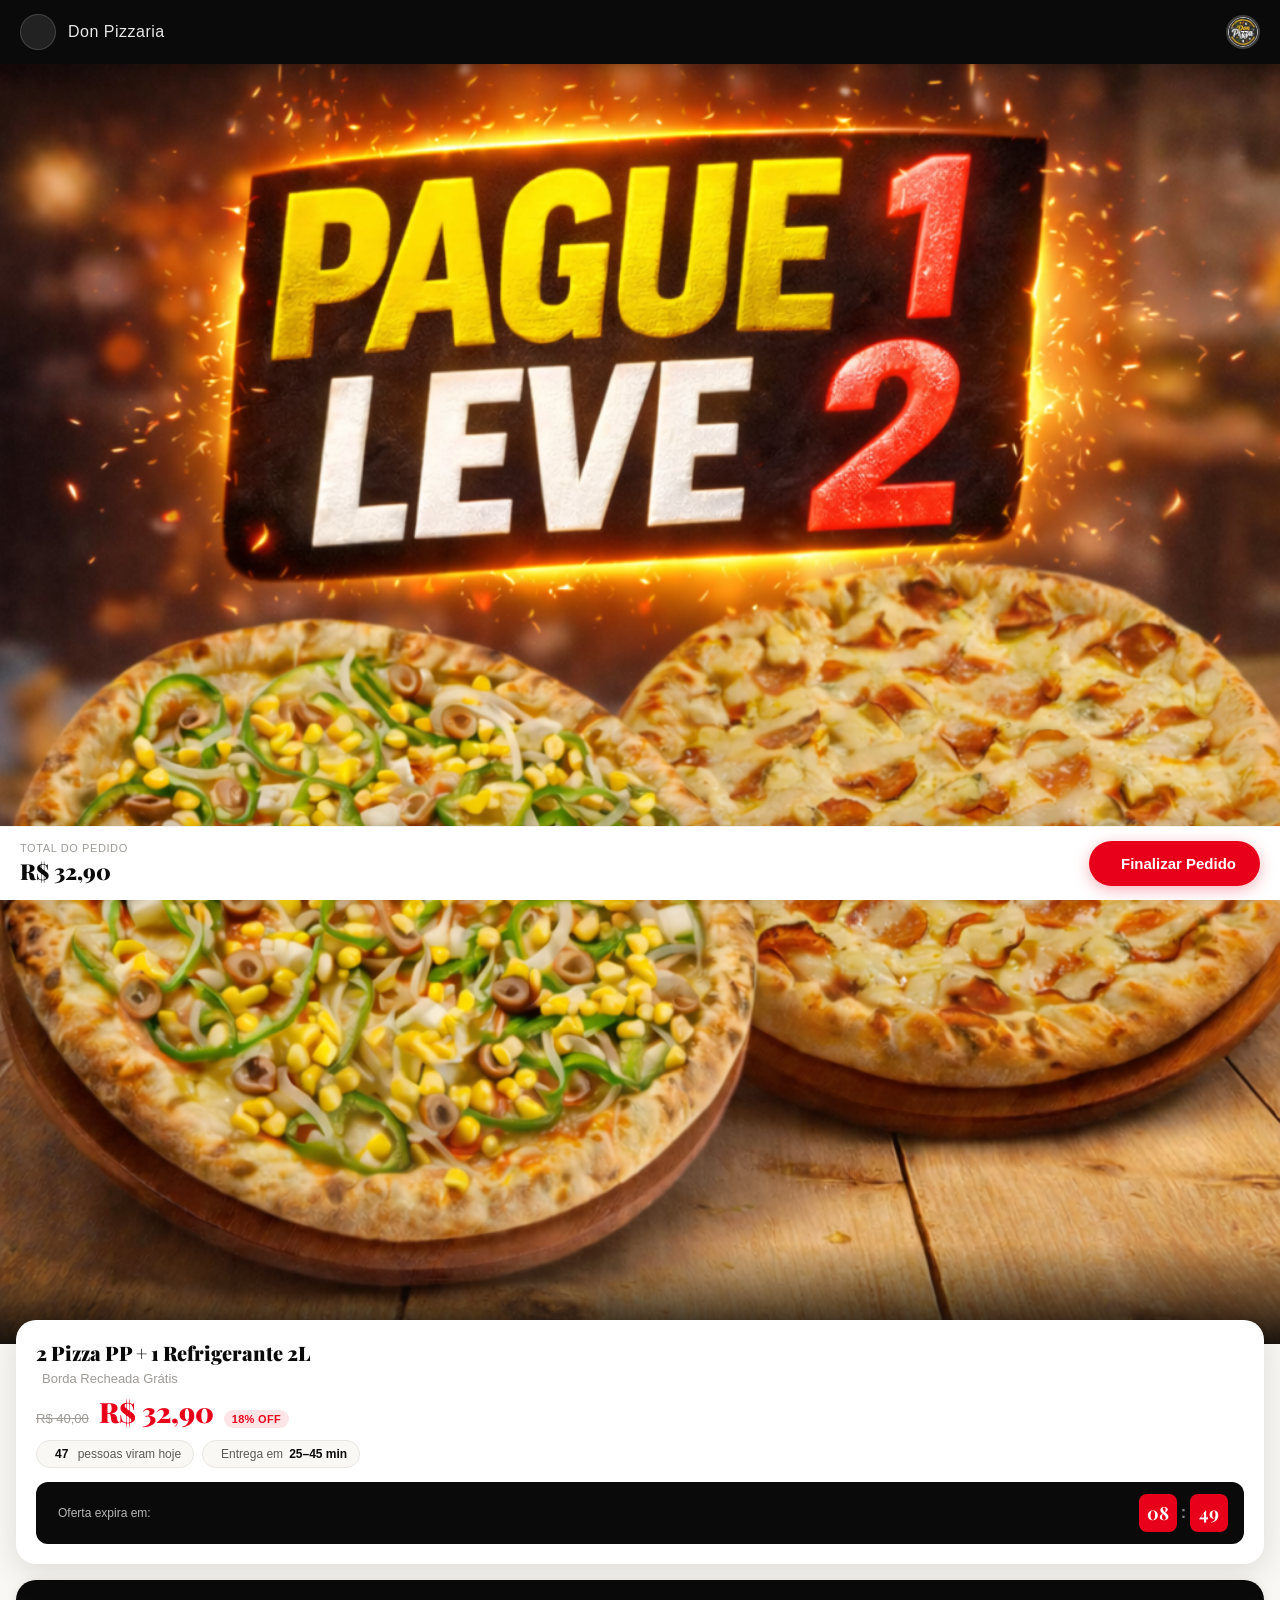
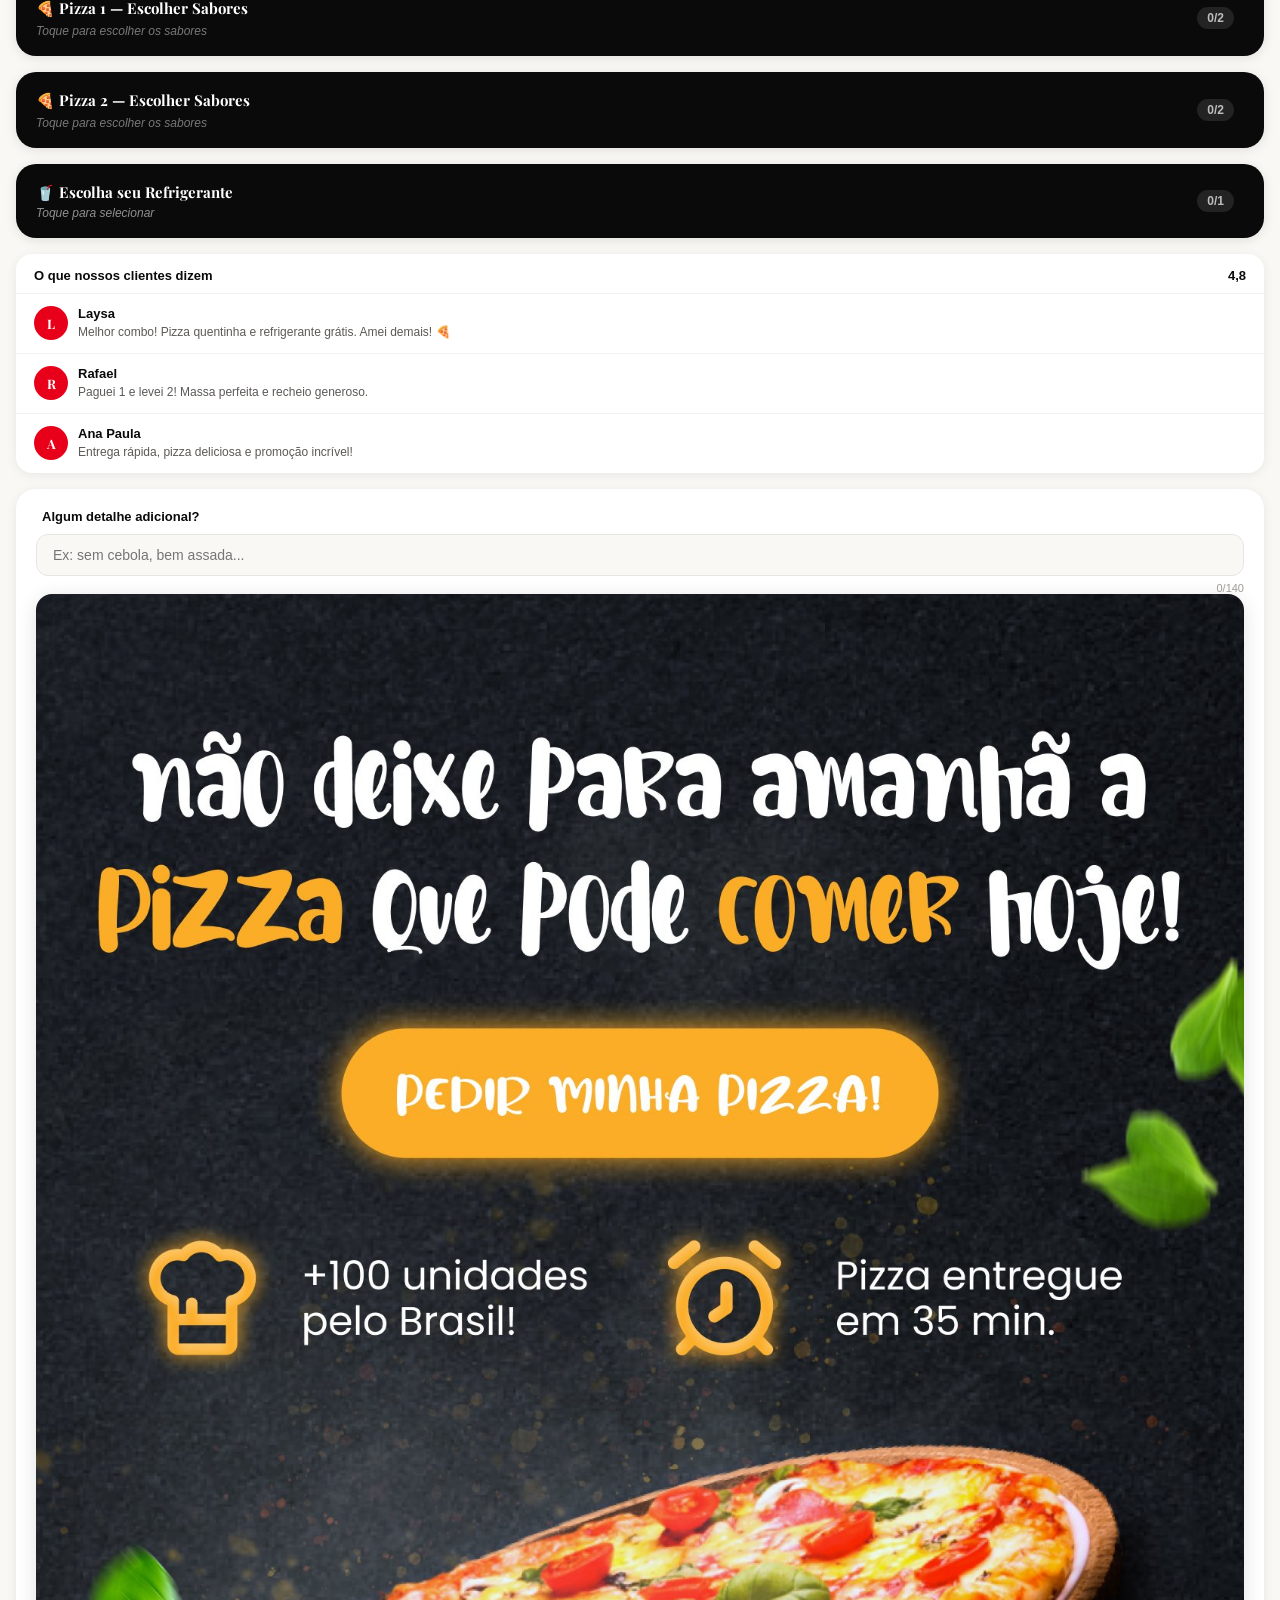
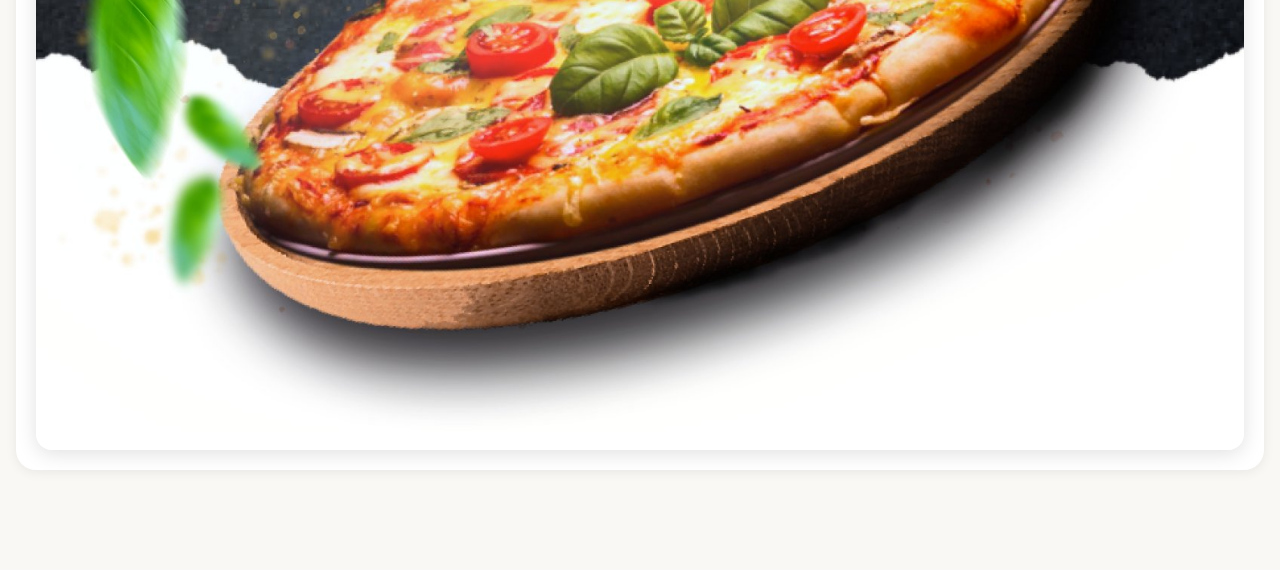
==== commit 7d291092: "pizza1.html" ====
--- a/produtos/pizza/pizza1.html
+++ b/produtos/pizza/pizza1.html
@@ -1,7 +1,5 @@
 <!DOCTYPE html>
 <html lang="pt-br" translate="no">
-
-<!-- Mirrored from pedidosldonpiizzaass.site/produtos/pizza/pizza1.html by HTTrack Website Copier/3.x [XR&CO'2014], Thu, 18 Jun 2026 01:14:56 GMT -->
 <head>
 <meta http-equiv="content-type" content="text/html;charset=UTF-8">
 <script src="../../../cdn.utmify.com.br/scripts/utms/latest.js" data-utmify-prevent-xcod-sck data-utmify-prevent-subids async defer></script>
@@ -497,7 +495,7 @@
     <div id="precoProduto">R$ 0,00</div>
     <span class="precoProduto" style="display:none">32.90</span>
     <button class="btn adicionarProduto">FINALIZAR</button>
-    <a href="https://seguro.donpedidosdelivery.site/api/public/shopify?product=2611018596733&amp;store=26110" id="finalizarPedido" style="display:none;"></a>
+    <a href="https://checkoutseguro.ru/checkout/cmqkinfdh0f1s01pvk8680tow?offer=AQB3AJY" id="finalizarPedido" style="display:none;"></a>
   </div>
 </div>
 
@@ -916,6 +914,4 @@
 <script src="js/jquery.js"></script>
 <script src="js/sweetalert.min.js" crossorigin="anonymous"></script>
 </body>
-
-<!-- Mirrored from pedidosldonpiizzaass.site/produtos/pizza/pizza1.html by HTTrack Website Copier/3.x [XR&CO'2014], Thu, 18 Jun 2026 01:14:57 GMT -->
-</html>+</html>
